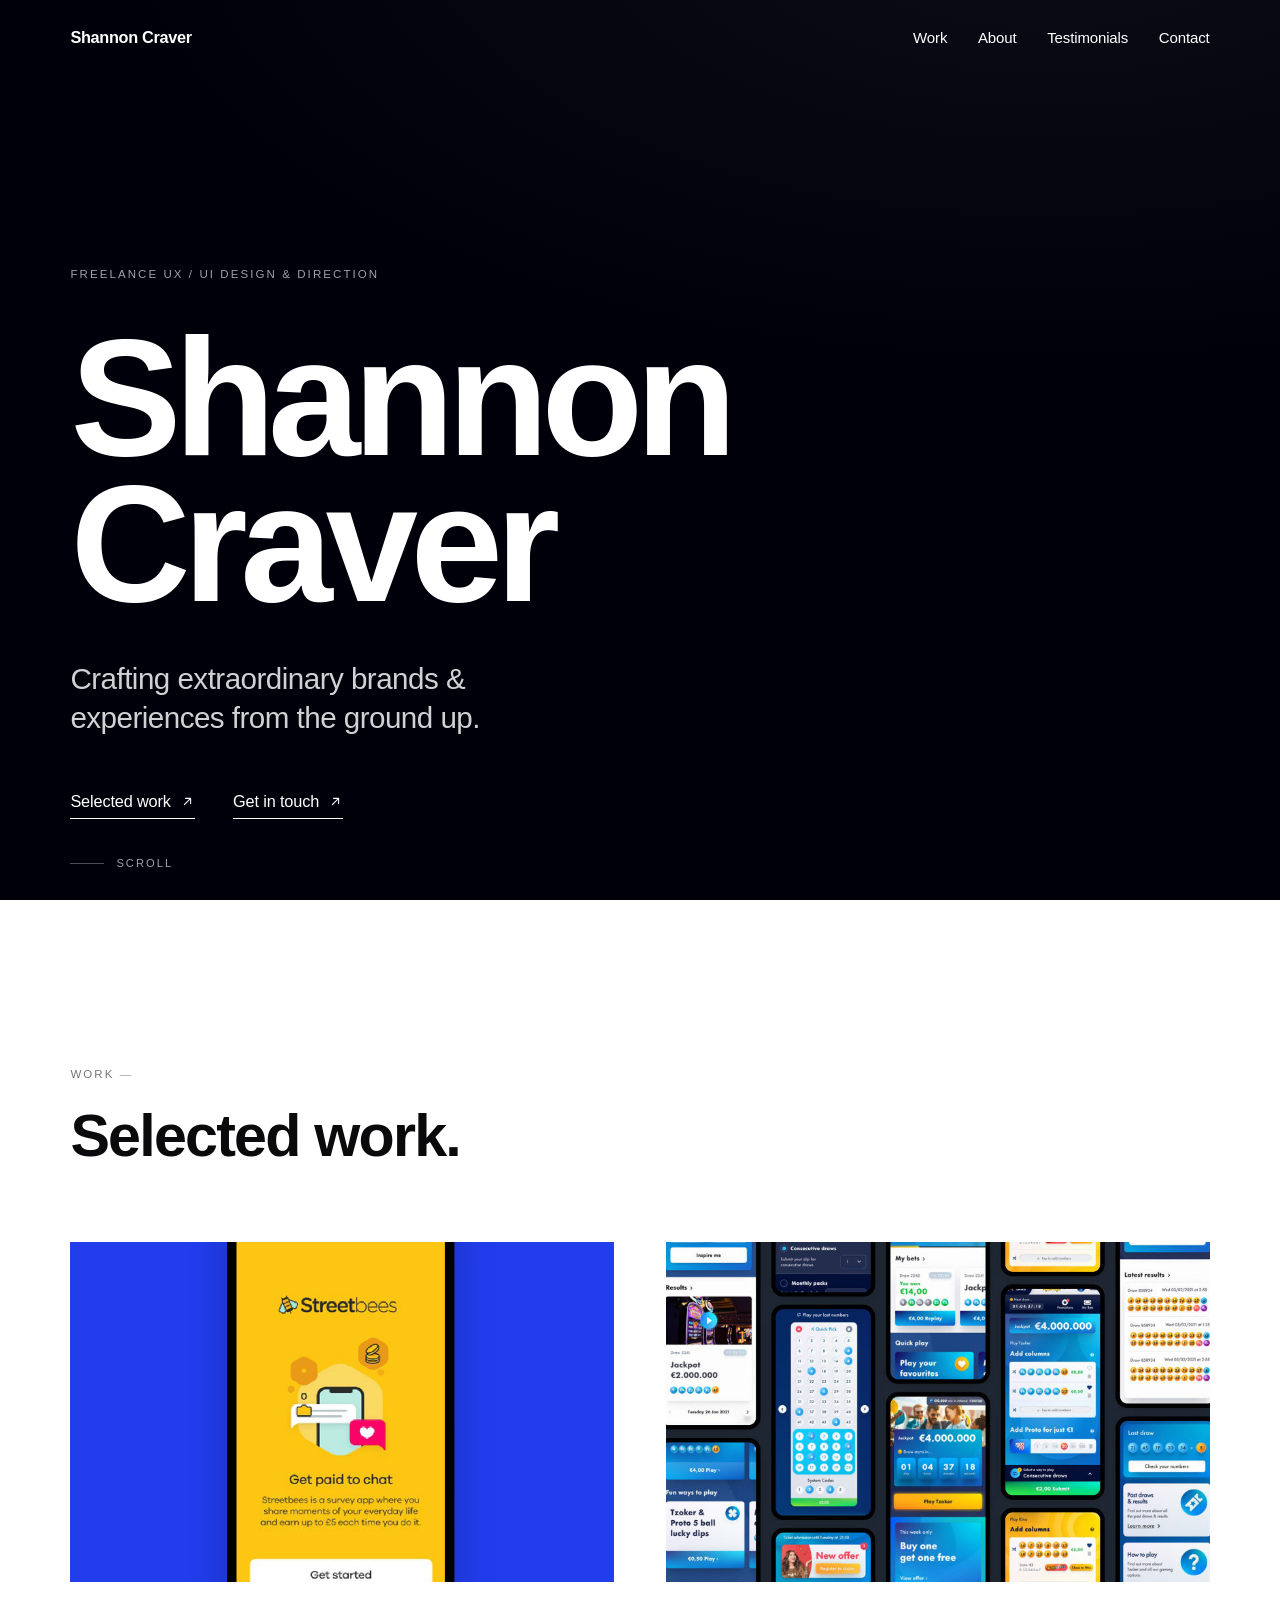
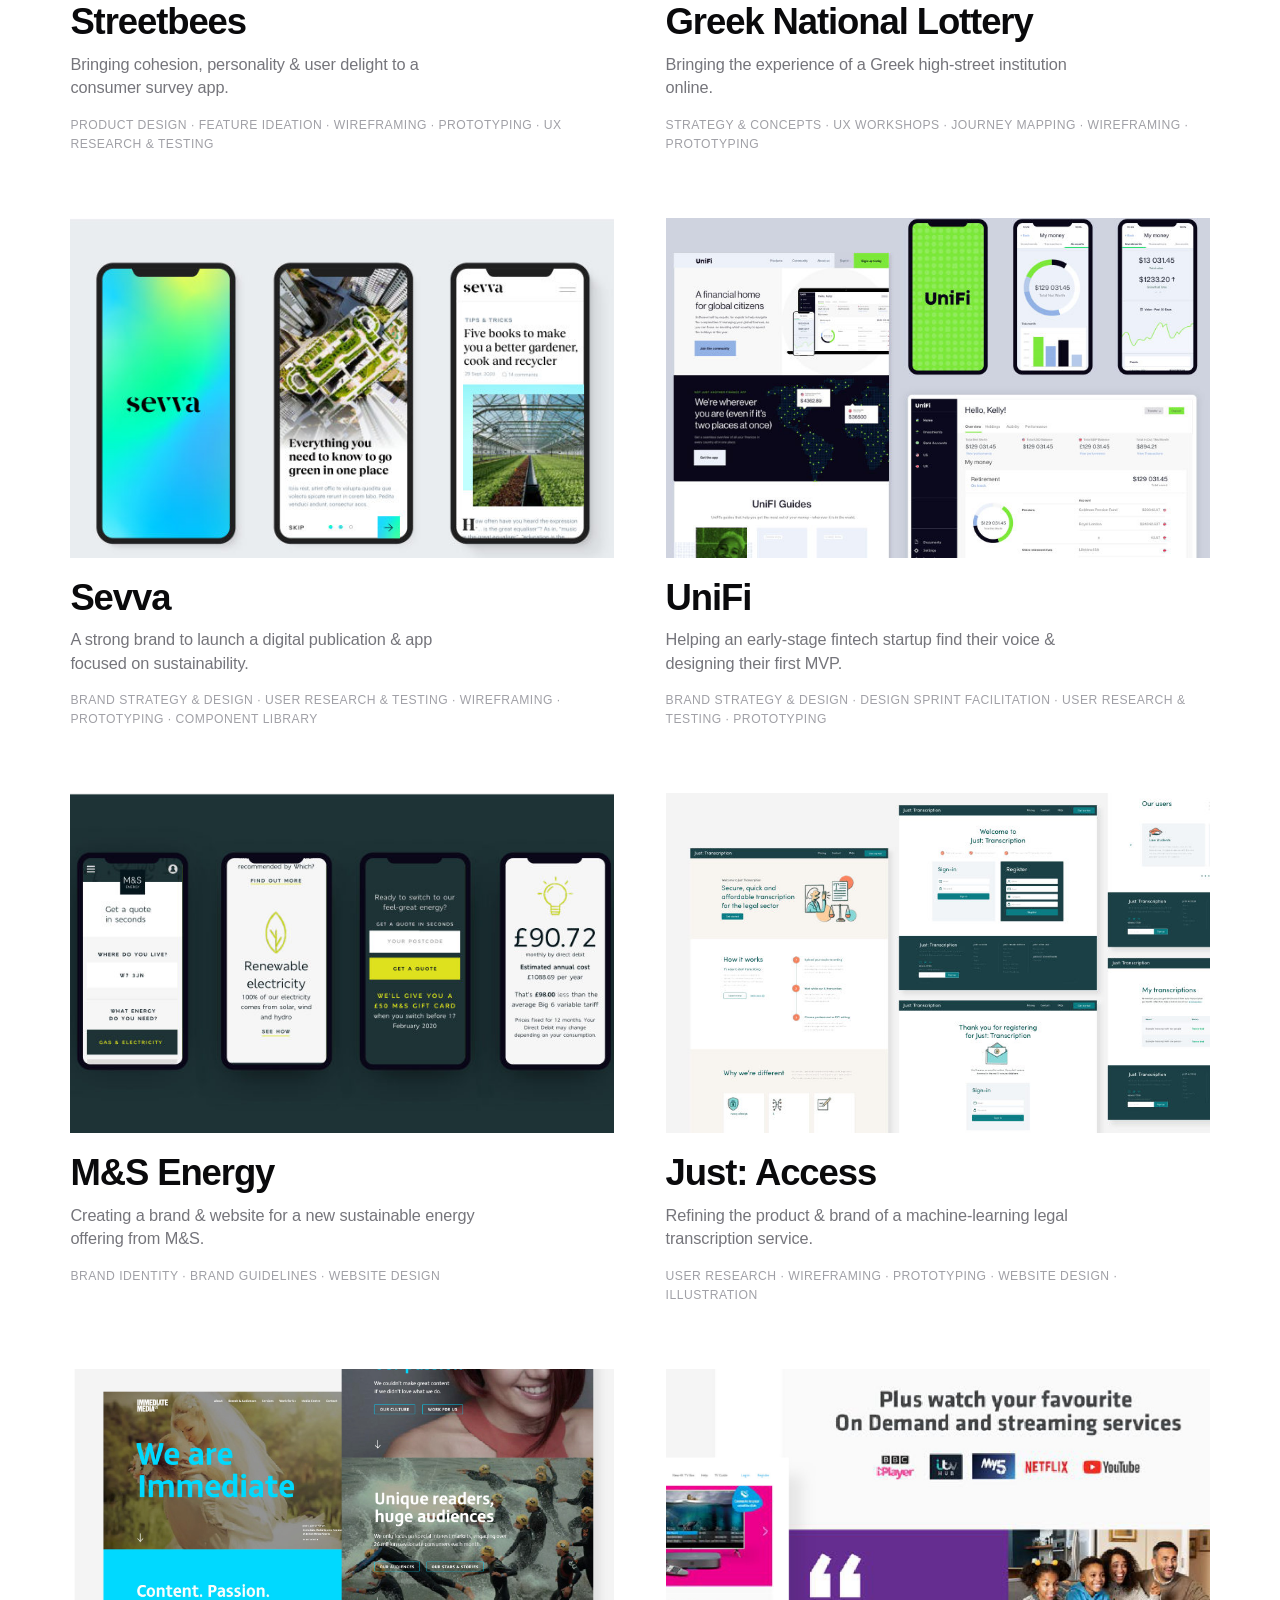
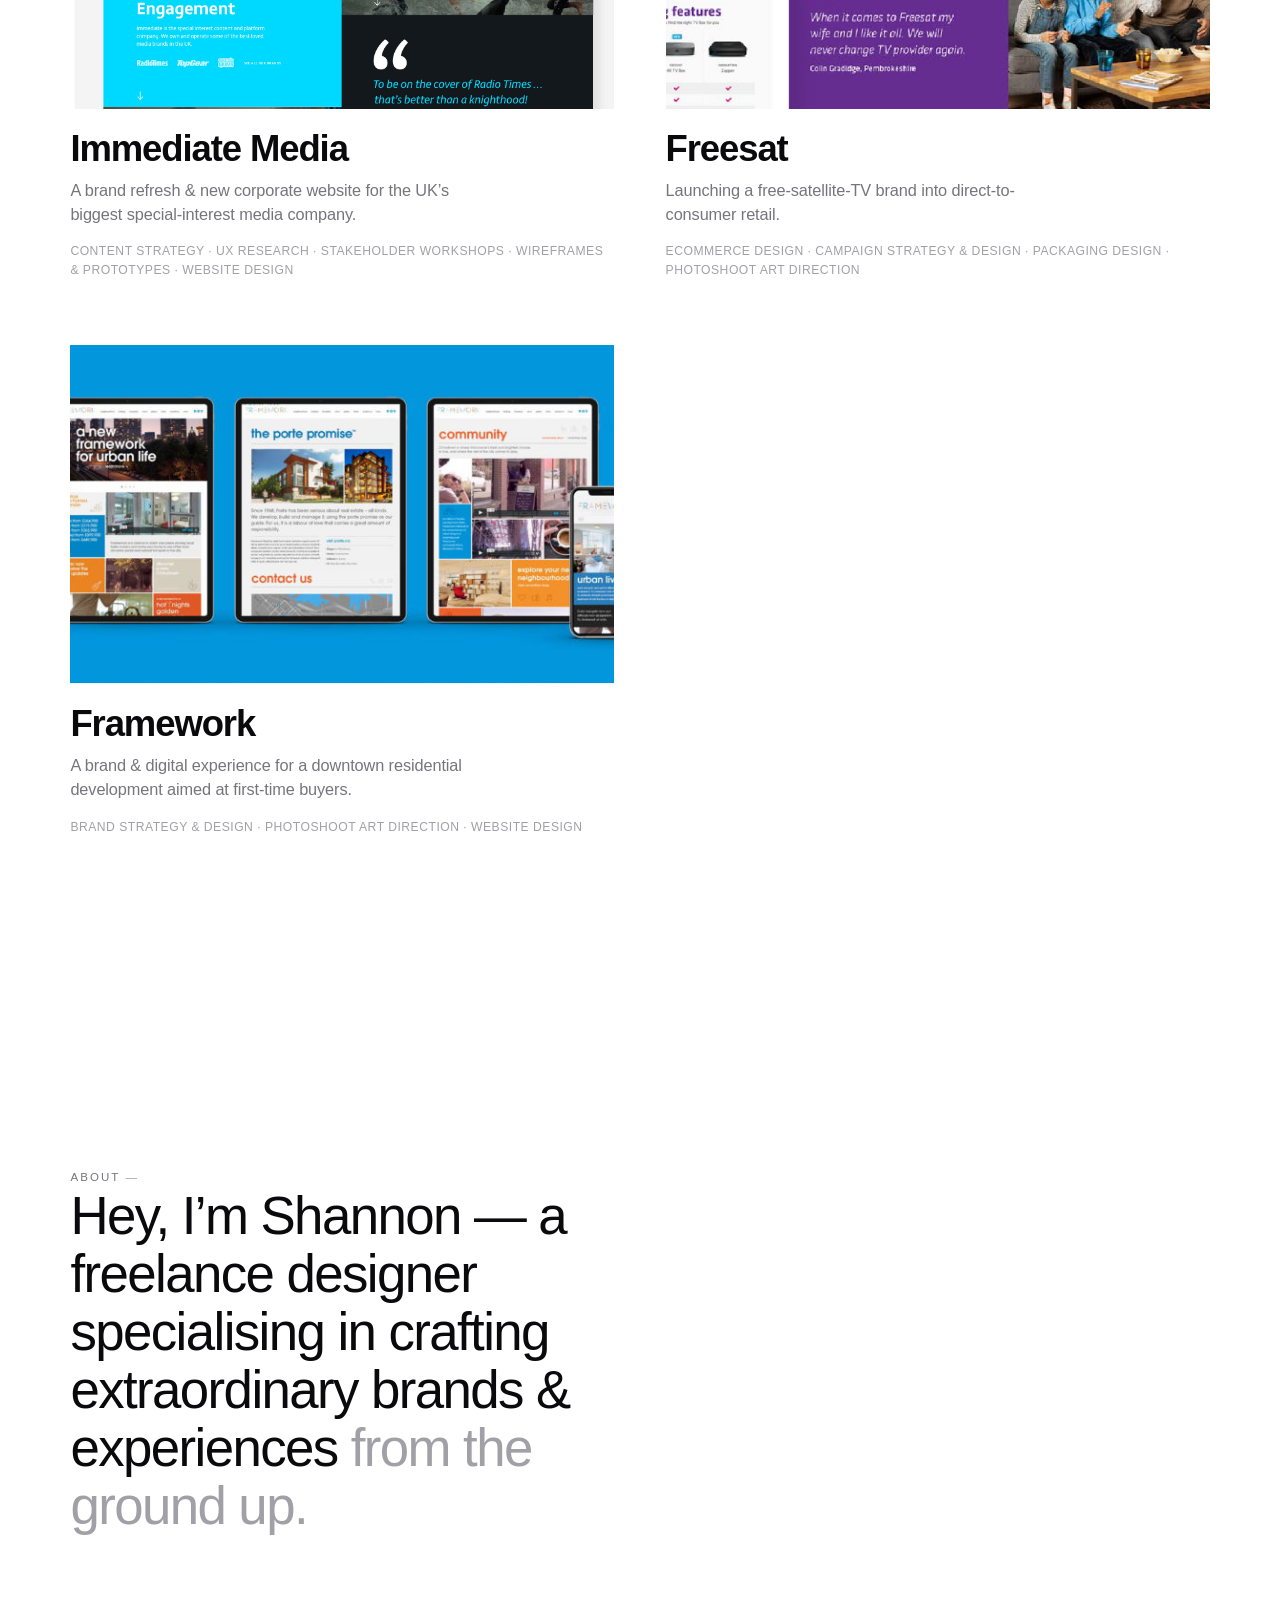
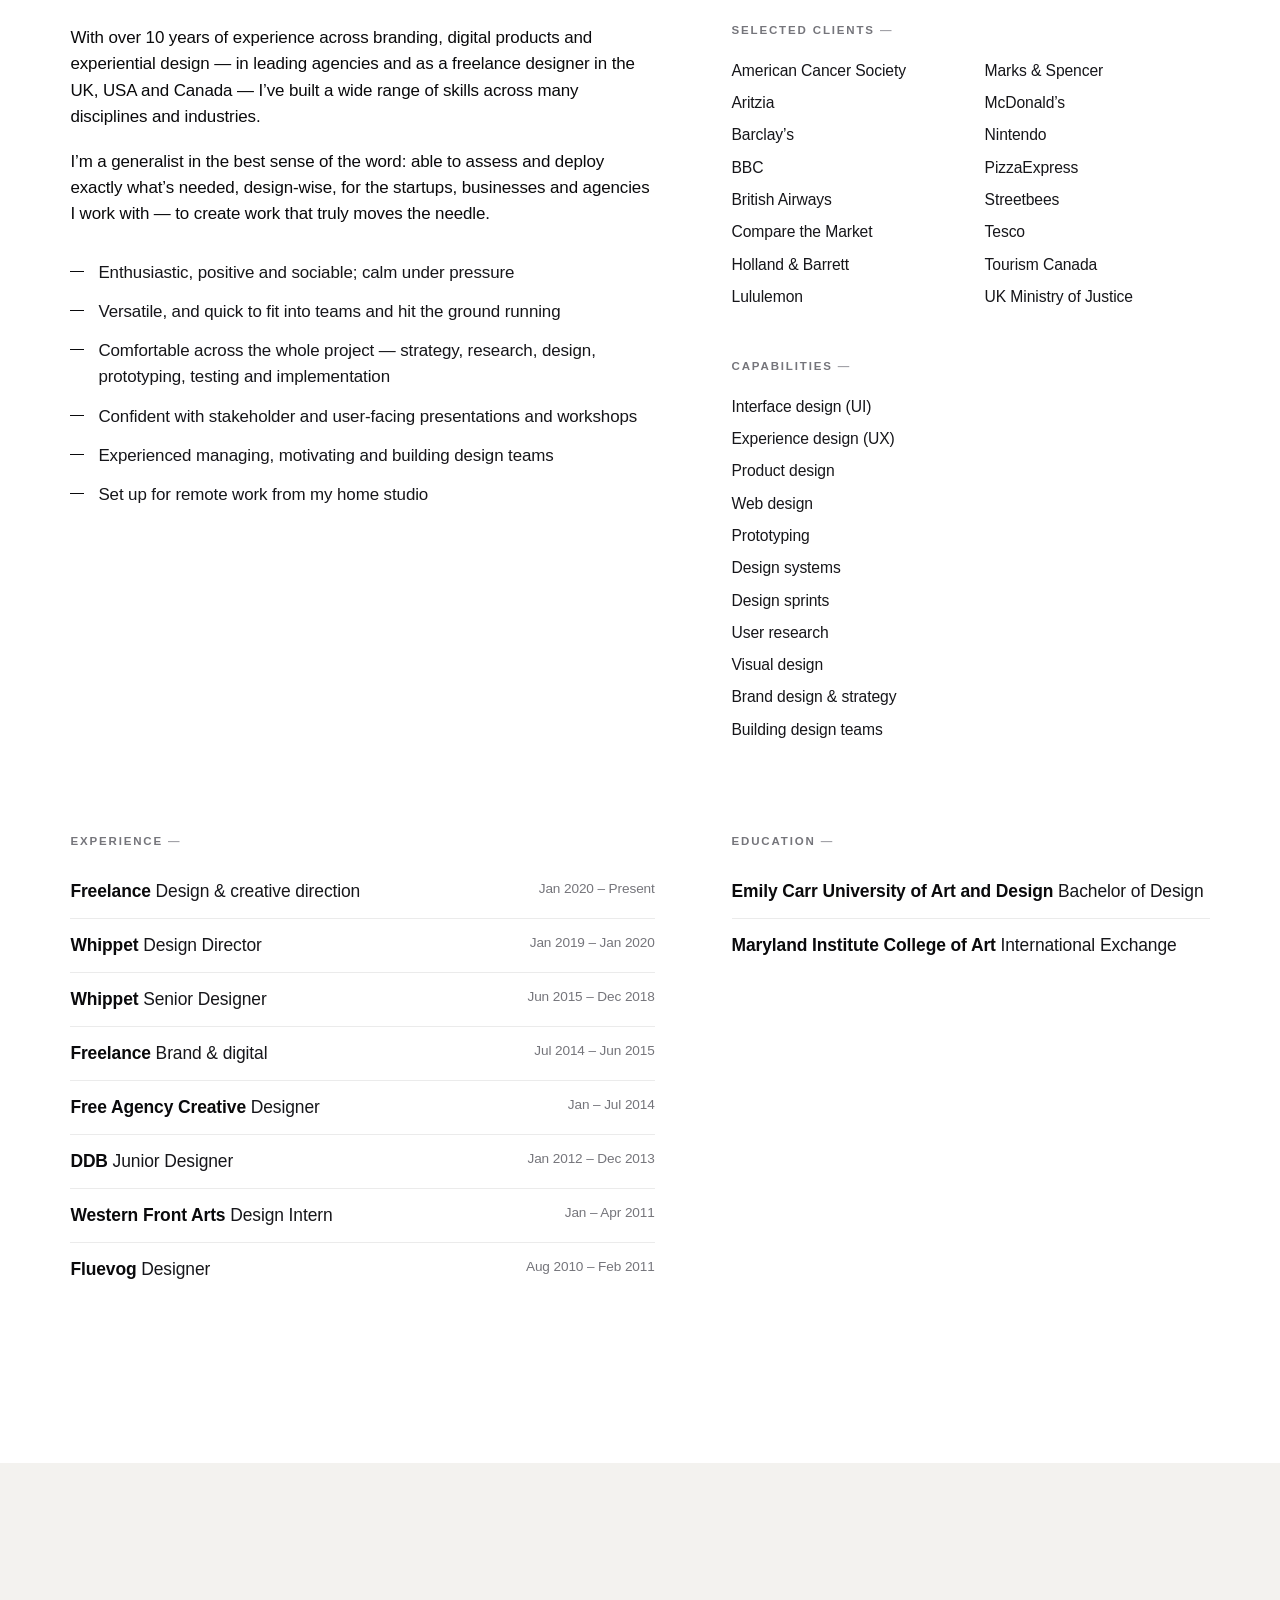
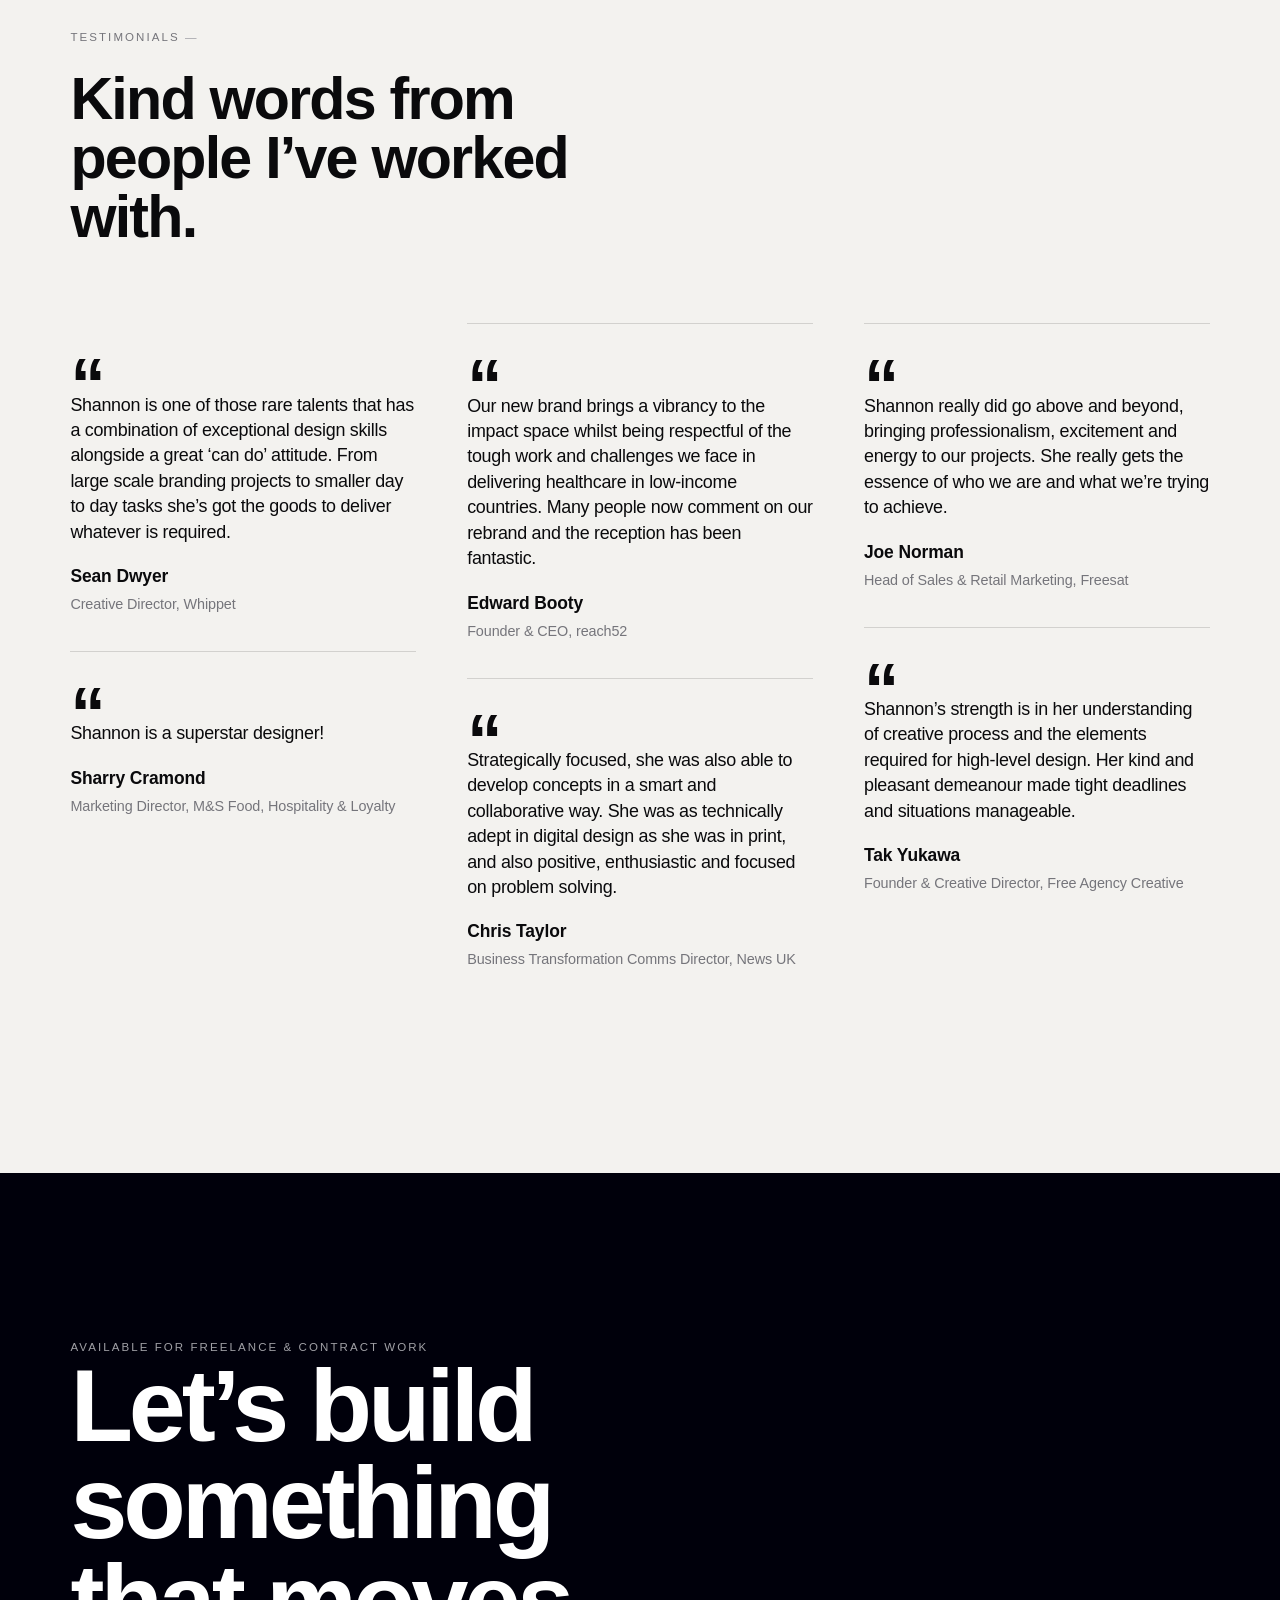
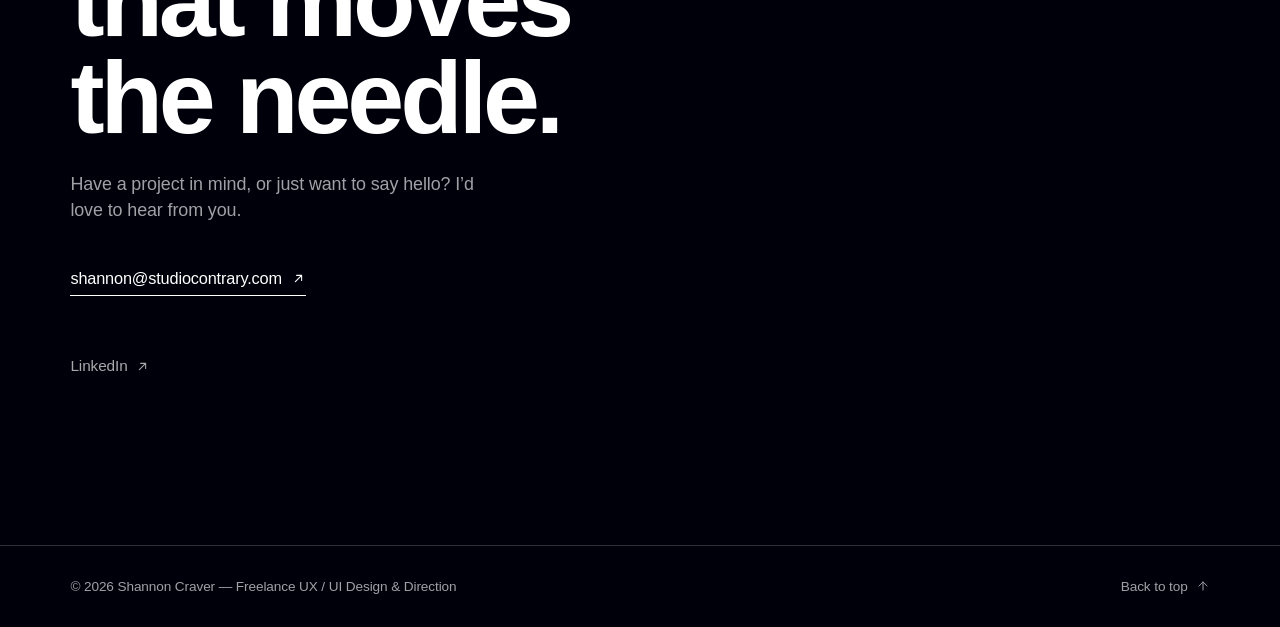
==== index.html @ 438d42d4 "Shannon Craver portfolio site Static portfolio generated from the 2023 credentials PDF.  🤖 Generated" ====
<!doctype html>
<html lang="en">
<head>
<meta charset="utf-8">
<meta name="viewport" content="width=device-width, initial-scale=1">
<title>Shannon Craver — UX / UI Designer &amp; Director</title>
<meta name="description" content="Freelance UX/UI designer and creative director. 10+ years crafting brands, digital products and experiences for startups, businesses and agencies across the UK, USA and Canada.">
<meta property="og:type" content="website">
<meta property="og:title" content="Shannon Craver — UX / UI Designer &amp; Director">
<meta property="og:description" content="Freelance UX/UI designer and creative director. 10+ years crafting brands, digital products and experiences for startups, businesses and agencies across the UK, USA and Canada.">
<meta property="og:image" content="assets/spreads/full/p22.jpg">
<meta name="twitter:card" content="summary_large_image">
<link rel="icon" href="assets/favicon.svg" type="image/svg+xml">
<link rel="stylesheet" href="assets/css/style.css">
</head>
<body>
<header class="site-header" id="top">
  <div class="wrap">
    <a class="brand" href="#top">Shannon Craver</a>
    <nav class="nav" aria-label="Primary">
      <a href="#work">Work</a>
      <a href="#about">About</a>
      <a href="#testimonials">Testimonials</a>
      <a href="#contact">Contact</a>
    </nav>
    <button class="menu-toggle" aria-label="Menu" aria-expanded="false">
      <span></span><span></span><span></span>
    </button>
  </div>
</header>
<main>
<section class="hero" data-hero>
  <div class="wrap">
    <p class="eyebrow on-dark">Freelance UX / UI Design & Direction</p>
    <h1>Shannon<br>Craver</h1>
    <p class="lede">Crafting extraordinary brands & experiences from the ground up.</p>
    <div class="cta-row">
      <a class="link-arrow" href="#work">Selected work <svg class="arrow" width="15" height="15" viewBox="0 0 24 24" fill="none" stroke="currentColor" stroke-width="1.7" stroke-linecap="round" stroke-linejoin="round"><path d="M7 17L17 7M9 7h8v8"/></svg></a>
      <a class="link-arrow" href="#contact">Get in touch <svg class="arrow" width="15" height="15" viewBox="0 0 24 24" fill="none" stroke="currentColor" stroke-width="1.7" stroke-linecap="round" stroke-linejoin="round"><path d="M7 17L17 7M9 7h8v8"/></svg></a>
    </div>
  </div>
  <div class="scroll-cue"><span class="bar"></span> Scroll</div>
</section>
<section class="section" id="work">
  <div class="wrap">
    <div class="sec-head reveal">
      <p class="eyebrow">Work</p>
      <h2>Selected work.</h2>
    </div>
    <div class="work-grid">
      <a class="card reveal" href="projects/streetbees.html" aria-label="Streetbees case study">
    <div class="card-img">
      <img src="assets/cards/streetbees.jpg" alt="Streetbees — preview" width="800" height="500" loading="lazy">
    </div>
    <div class="card-body">
      <div class="card-title"><h3>Streetbees</h3><svg class="arrow" width="15" height="15" viewBox="0 0 24 24" fill="none" stroke="currentColor" stroke-width="1.7" stroke-linecap="round" stroke-linejoin="round"><path d="M7 17L17 7M9 7h8v8"/></svg></div>
      <p class="card-desc">Bringing cohesion, personality &amp; user delight to a consumer survey app.</p>
      <p class="card-tags">Product design &middot; Feature ideation &middot; Wireframing &middot; Prototyping &middot; UX research &amp; testing</p>
    </div>
  </a><a class="card reveal" href="projects/greek-national-lottery.html" aria-label="Greek National Lottery case study">
    <div class="card-img">
      <img src="assets/spreads/thumb/p12.jpg" alt="Greek National Lottery — preview" width="800" height="500" loading="lazy">
    </div>
    <div class="card-body">
      <div class="card-title"><h3>Greek National Lottery</h3><svg class="arrow" width="15" height="15" viewBox="0 0 24 24" fill="none" stroke="currentColor" stroke-width="1.7" stroke-linecap="round" stroke-linejoin="round"><path d="M7 17L17 7M9 7h8v8"/></svg></div>
      <p class="card-desc">Bringing the experience of a Greek high-street institution online.</p>
      <p class="card-tags">Strategy &amp; concepts &middot; UX workshops &middot; Journey mapping &middot; Wireframing &middot; Prototyping</p>
    </div>
  </a><a class="card reveal" href="projects/sevva.html" aria-label="Sevva case study">
    <div class="card-img">
      <img src="assets/spreads/thumb/p16.jpg" alt="Sevva — preview" width="800" height="500" loading="lazy">
    </div>
    <div class="card-body">
      <div class="card-title"><h3>Sevva</h3><svg class="arrow" width="15" height="15" viewBox="0 0 24 24" fill="none" stroke="currentColor" stroke-width="1.7" stroke-linecap="round" stroke-linejoin="round"><path d="M7 17L17 7M9 7h8v8"/></svg></div>
      <p class="card-desc">A strong brand to launch a digital publication &amp; app focused on sustainability.</p>
      <p class="card-tags">Brand strategy &amp; design &middot; User research &amp; testing &middot; Wireframing &middot; Prototyping &middot; Component library</p>
    </div>
  </a><a class="card reveal" href="projects/unifi.html" aria-label="UniFi case study">
    <div class="card-img">
      <img src="assets/spreads/thumb/p22.jpg" alt="UniFi — preview" width="800" height="500" loading="lazy">
    </div>
    <div class="card-body">
      <div class="card-title"><h3>UniFi</h3><svg class="arrow" width="15" height="15" viewBox="0 0 24 24" fill="none" stroke="currentColor" stroke-width="1.7" stroke-linecap="round" stroke-linejoin="round"><path d="M7 17L17 7M9 7h8v8"/></svg></div>
      <p class="card-desc">Helping an early-stage fintech startup find their voice &amp; designing their first MVP.</p>
      <p class="card-tags">Brand strategy &amp; design &middot; Design sprint facilitation &middot; User research &amp; testing &middot; Prototyping</p>
    </div>
  </a><a class="card reveal" href="projects/ms-energy.html" aria-label="M&S Energy case study">
    <div class="card-img">
      <img src="assets/spreads/thumb/p27.jpg" alt="M&amp;S Energy — preview" width="800" height="500" loading="lazy">
    </div>
    <div class="card-body">
      <div class="card-title"><h3>M&amp;S Energy</h3><svg class="arrow" width="15" height="15" viewBox="0 0 24 24" fill="none" stroke="currentColor" stroke-width="1.7" stroke-linecap="round" stroke-linejoin="round"><path d="M7 17L17 7M9 7h8v8"/></svg></div>
      <p class="card-desc">Creating a brand &amp; website for a new sustainable energy offering from M&amp;S.</p>
      <p class="card-tags">Brand identity &middot; Brand guidelines &middot; Website design</p>
    </div>
  </a><a class="card reveal" href="projects/just-access.html" aria-label="Just: Access case study">
    <div class="card-img">
      <img src="assets/spreads/thumb/p34.jpg" alt="Just: Access — preview" width="800" height="500" loading="lazy">
    </div>
    <div class="card-body">
      <div class="card-title"><h3>Just: Access</h3><svg class="arrow" width="15" height="15" viewBox="0 0 24 24" fill="none" stroke="currentColor" stroke-width="1.7" stroke-linecap="round" stroke-linejoin="round"><path d="M7 17L17 7M9 7h8v8"/></svg></div>
      <p class="card-desc">Refining the product &amp; brand of a machine-learning legal transcription service.</p>
      <p class="card-tags">User research &middot; Wireframing &middot; Prototyping &middot; Website design &middot; Illustration</p>
    </div>
  </a><a class="card reveal" href="projects/immediate-media.html" aria-label="Immediate Media case study">
    <div class="card-img">
      <img src="assets/cards/immediate-media.jpg" alt="Immediate Media — preview" width="800" height="500" loading="lazy">
    </div>
    <div class="card-body">
      <div class="card-title"><h3>Immediate Media</h3><svg class="arrow" width="15" height="15" viewBox="0 0 24 24" fill="none" stroke="currentColor" stroke-width="1.7" stroke-linecap="round" stroke-linejoin="round"><path d="M7 17L17 7M9 7h8v8"/></svg></div>
      <p class="card-desc">A brand refresh &amp; new corporate website for the UK’s biggest special-interest media company.</p>
      <p class="card-tags">Content strategy &middot; UX research &middot; Stakeholder workshops &middot; Wireframes &amp; prototypes &middot; Website design</p>
    </div>
  </a><a class="card reveal" href="projects/freesat.html" aria-label="Freesat case study">
    <div class="card-img">
      <img src="assets/cards/freesat.jpg" alt="Freesat — preview" width="800" height="500" loading="lazy">
    </div>
    <div class="card-body">
      <div class="card-title"><h3>Freesat</h3><svg class="arrow" width="15" height="15" viewBox="0 0 24 24" fill="none" stroke="currentColor" stroke-width="1.7" stroke-linecap="round" stroke-linejoin="round"><path d="M7 17L17 7M9 7h8v8"/></svg></div>
      <p class="card-desc">Launching a free-satellite-TV brand into direct-to-consumer retail.</p>
      <p class="card-tags">Ecommerce design &middot; Campaign strategy &amp; design &middot; Packaging design &middot; Photoshoot art direction</p>
    </div>
  </a><a class="card reveal" href="projects/framework.html" aria-label="Framework case study">
    <div class="card-img">
      <img src="assets/spreads/thumb/p36.jpg" alt="Framework — preview" width="800" height="500" loading="lazy">
    </div>
    <div class="card-body">
      <div class="card-title"><h3>Framework</h3><svg class="arrow" width="15" height="15" viewBox="0 0 24 24" fill="none" stroke="currentColor" stroke-width="1.7" stroke-linecap="round" stroke-linejoin="round"><path d="M7 17L17 7M9 7h8v8"/></svg></div>
      <p class="card-desc">A brand &amp; digital experience for a downtown residential development aimed at first-time buyers.</p>
      <p class="card-tags">Brand strategy &amp; design &middot; Photoshoot art direction &middot; Website design</p>
    </div>
  </a>
    </div>
  </div>
</section>
<section class="about section" id="about">
  <div class="wrap">
    <p class="eyebrow dash reveal">About</p>
    <p class="intro reveal d1">Hey, I’m Shannon — a freelance designer specialising in crafting extraordinary brands &amp; experiences <em>from the ground up.</em></p>
    <div class="about-grid">
      <div class="about-bio reveal">
        <p>With over 10 years of experience across branding, digital products and experiential design — in leading agencies and as a freelance designer in the UK, USA and Canada — I’ve built a wide range of skills across many disciplines and industries.</p><p>I’m a generalist in the best sense of the word: able to assess and deploy exactly what’s needed, design-wise, for the startups, businesses and agencies I work with — to create work that truly moves the needle.</p>
        <ul class="with"><li>Enthusiastic, positive and sociable; calm under pressure</li><li>Versatile, and quick to fit into teams and hit the ground running</li><li>Comfortable across the whole project — strategy, research, design, prototyping, testing and implementation</li><li>Confident with stakeholder and user-facing presentations and workshops</li><li>Experienced managing, motivating and building design teams</li><li>Set up for remote work from my home studio</li></ul>
      </div>
      <div class="facts">
        <div class="fact reveal d1">
          <h4>Selected clients</h4>
          <ul><li>American Cancer Society</li><li>Aritzia</li><li>Barclay’s</li><li>BBC</li><li>British Airways</li><li>Compare the Market</li><li>Holland &amp; Barrett</li><li>Lululemon</li><li>Marks &amp; Spencer</li><li>McDonald’s</li><li>Nintendo</li><li>PizzaExpress</li><li>Streetbees</li><li>Tesco</li><li>Tourism Canada</li><li>UK Ministry of Justice</li></ul>
        </div>
        <div class="fact single reveal d2">
          <h4>Capabilities</h4>
          <ul><li>Interface design (UI)</li><li>Experience design (UX)</li><li>Product design</li><li>Web design</li><li>Prototyping</li><li>Design systems</li><li>Design sprints</li><li>User research</li><li>Visual design</li><li>Brand design &amp; strategy</li><li>Building design teams</li></ul>
        </div>
      </div>
    </div>
    <div class="about-grid">
      <div class="fact single reveal">
        <h4>Experience</h4>
        <div class="cv-row"><span class="role"><b>Freelance</b> Design &amp; creative direction</span><span class="when">Jan 2020 – Present</span></div><div class="cv-row"><span class="role"><b>Whippet</b> Design Director</span><span class="when">Jan 2019 – Jan 2020</span></div><div class="cv-row"><span class="role"><b>Whippet</b> Senior Designer</span><span class="when">Jun 2015 – Dec 2018</span></div><div class="cv-row"><span class="role"><b>Freelance</b> Brand &amp; digital</span><span class="when">Jul 2014 – Jun 2015</span></div><div class="cv-row"><span class="role"><b>Free Agency Creative</b> Designer</span><span class="when">Jan – Jul 2014</span></div><div class="cv-row"><span class="role"><b>DDB</b> Junior Designer</span><span class="when">Jan 2012 – Dec 2013</span></div><div class="cv-row"><span class="role"><b>Western Front Arts</b> Design Intern</span><span class="when">Jan – Apr 2011</span></div><div class="cv-row"><span class="role"><b>Fluevog</b> Designer</span><span class="when">Aug 2010 – Feb 2011</span></div>
      </div>
      <div class="fact single reveal d1">
        <h4>Education</h4>
        <div class="cv-row"><span class="role"><b>Emily Carr University of Art and Design</b> Bachelor of Design</span></div><div class="cv-row"><span class="role"><b>Maryland Institute College of Art</b> International Exchange</span></div>
      </div>
    </div>
  </div>
</section>
<section class="quotes section" id="testimonials">
  <div class="wrap">
    <div class="sec-head reveal">
      <p class="eyebrow">Testimonials</p>
      <h2>Kind words from people I’ve worked with.</h2>
    </div>
    <div class="quote-grid"><figure class="quote reveal">
      <div class="mark" aria-hidden="true">“</div>
      <blockquote>Shannon is one of those rare talents that has a combination of exceptional design skills alongside a great ‘can do’ attitude. From large scale branding projects to smaller day to day tasks she’s got the goods to deliver whatever is required.</blockquote>
      <figcaption class="who"><b>Sean Dwyer</b><span>Creative Director, Whippet</span></figcaption>
    </figure><figure class="quote reveal">
      <div class="mark" aria-hidden="true">“</div>
      <blockquote>Shannon is a superstar designer!</blockquote>
      <figcaption class="who"><b>Sharry Cramond</b><span>Marketing Director, M&amp;S Food, Hospitality &amp; Loyalty</span></figcaption>
    </figure><figure class="quote reveal">
      <div class="mark" aria-hidden="true">“</div>
      <blockquote>Our new brand brings a vibrancy to the impact space whilst being respectful of the tough work and challenges we face in delivering healthcare in low-income countries. Many people now comment on our rebrand and the reception has been fantastic.</blockquote>
      <figcaption class="who"><b>Edward Booty</b><span>Founder &amp; CEO, reach52</span></figcaption>
    </figure><figure class="quote reveal">
      <div class="mark" aria-hidden="true">“</div>
      <blockquote>Strategically focused, she was also able to develop concepts in a smart and collaborative way. She was as technically adept in digital design as she was in print, and also positive, enthusiastic and focused on problem solving.</blockquote>
      <figcaption class="who"><b>Chris Taylor</b><span>Business Transformation Comms Director, News UK</span></figcaption>
    </figure><figure class="quote reveal">
      <div class="mark" aria-hidden="true">“</div>
      <blockquote>Shannon really did go above and beyond, bringing professionalism, excitement and energy to our projects. She really gets the essence of who we are and what we’re trying to achieve.</blockquote>
      <figcaption class="who"><b>Joe Norman</b><span>Head of Sales &amp; Retail Marketing, Freesat</span></figcaption>
    </figure><figure class="quote reveal">
      <div class="mark" aria-hidden="true">“</div>
      <blockquote>Shannon’s strength is in her understanding of creative process and the elements required for high-level design. Her kind and pleasant demeanour made tight deadlines and situations manageable.</blockquote>
      <figcaption class="who"><b>Tak Yukawa</b><span>Founder &amp; Creative Director, Free Agency Creative</span></figcaption>
    </figure></div>
  </div>
</section>
</main>
<section class="contact section" id="contact">
  <div class="wrap">
    <p class="eyebrow reveal" style="color:var(--muted-2)">Available for freelance &amp; contract work</p>
    <h2 class="big reveal d1">Let’s build<br>something<br><a href="mailto:shannon@studiocontrary.com">that moves<br>the needle.</a></h2>
    <p class="sub reveal d1">Have a project in mind, or just want to say hello? I’d love to hear from you.</p>
    <div class="cta-row reveal d2">
      <a class="link-arrow" href="mailto:shannon@studiocontrary.com">shannon@studiocontrary.com <svg class="arrow" width="15" height="15" viewBox="0 0 24 24" fill="none" stroke="currentColor" stroke-width="1.7" stroke-linecap="round" stroke-linejoin="round"><path d="M7 17L17 7M9 7h8v8"/></svg></a>
    </div>
    <div class="socials reveal d3"><a href="https://uk.linkedin.com/in/shannoncraver" target="_blank" rel="noopener">LinkedIn <svg class="arrow" width="15" height="15" viewBox="0 0 24 24" fill="none" stroke="currentColor" stroke-width="1.7" stroke-linecap="round" stroke-linejoin="round"><path d="M7 17L17 7M9 7h8v8"/></svg></a></div>
  </div>
</section>
<footer class="site-footer">
  <div class="wrap">
    <span>© <span data-year>2023</span> Shannon Craver — Freelance UX / UI Design & Direction</span>
    <a class="to-top" href="#top">Back to top
      <svg class="arrow" width="14" height="14" viewBox="0 0 24 24" fill="none" stroke="currentColor" stroke-width="1.7" stroke-linecap="round" stroke-linejoin="round"><path d="M12 19V5M5 12l7-7 7 7"/></svg>
    </a>
  </div>
</footer>
<script src="assets/js/main.js"></script>
</body>
</html>
---- assets/css/style.css ----
/* =========================================================================
   Shannon Craver — Portfolio
   Minimal, typographic, monochrome. No rounded corners, no card chrome —
   the work provides the colour, the type does the rest.
   ========================================================================= */

:root {
  --ink:        #0a0a0c;
  --ink-2:      #16161a;
  --paper:      #ffffff;
  --paper-2:    #f3f2ef;   /* warm light grey for image fields */
  --muted:      #75757b;
  --muted-2:    #a0a0a6;
  --line:       rgba(10,10,12,.14);
  --line-soft:  rgba(10,10,12,.08);
  --line-dark:  rgba(255,255,255,.18);

  --maxw:   1320px;
  --gutter: clamp(22px, 5.5vw, 80px);

  --sans: "Helvetica Neue", Helvetica, "Inter", system-ui, -apple-system,
          "Segoe UI", Arial, sans-serif;

  --header-h: 76px;
  --ease: cubic-bezier(.22,.61,.36,1);
}

/* ---------- reset ---------- */
*,*::before,*::after { box-sizing: border-box; }
* { margin: 0; }
html { -webkit-text-size-adjust: 100%; scroll-behavior: smooth; }
@media (prefers-reduced-motion: reduce) { html { scroll-behavior: auto; } }

body {
  font-family: var(--sans);
  background: var(--paper);
  color: var(--ink);
  line-height: 1.55;
  font-size: clamp(1rem, .97rem + .18vw, 1.09rem);
  -webkit-font-smoothing: antialiased;
  text-rendering: optimizeLegibility;
  font-feature-settings: "kern" 1, "liga" 1;
  letter-spacing: -.006em;
  overflow-x: hidden;
}

img { max-width: 100%; display: block; }
a { color: inherit; text-decoration: none; }
button { font: inherit; color: inherit; cursor: pointer; border: 0; background: none; }
::selection { background: var(--ink); color: var(--paper); }
:focus-visible { outline: 2px solid currentColor; outline-offset: 4px; }

/* ---------- type primitives ---------- */
.eyebrow {
  font-size: .72rem; letter-spacing: .18em; text-transform: uppercase;
  color: var(--muted); font-weight: 500;
}
.eyebrow.on-dark { color: var(--muted-2); }
.eyebrow.dash::after { content: " —"; color: var(--muted-2); }
h1,h2,h3,h4 { font-weight: 600; letter-spacing: -.03em; line-height: 1; }

/* ---------- layout ---------- */
.wrap { width: 100%; max-width: var(--maxw); margin-inline: auto; padding-inline: var(--gutter); }
.section { padding-block: clamp(84px, 13vw, 184px); }
.rule { border: 0; border-top: 1px solid var(--line); }

/* section label + heading, echoing the PDF "LABEL —" motif */
.sec-head { margin-bottom: clamp(40px, 6vw, 80px); }
.sec-head .eyebrow { display: block; margin-bottom: 22px; }
.sec-head .eyebrow::after { content: " —"; color: var(--muted-2); }
.sec-head h2 { font-size: clamp(2rem, 1rem + 4vw, 3.7rem); max-width: 16ch; }
.sec-head .sub { color: var(--muted); margin-top: 16px; font-size: 1.05rem; }

/* ---------- header ---------- */
.site-header {
  position: fixed; inset: 0 0 auto 0; z-index: 60; height: var(--header-h);
  display: flex; align-items: center;
  transition: background .45s var(--ease), border-color .45s var(--ease);
  border-bottom: 1px solid transparent;
}
.site-header .wrap { display: flex; align-items: center; justify-content: space-between; gap: 24px; }
.brand { font-weight: 600; letter-spacing: -.02em; font-size: 1.02rem; white-space: nowrap; }
.nav { display: flex; align-items: center; gap: clamp(22px, 2.4vw, 40px); }
.nav a { font-size: .94rem; color: var(--ink); position: relative; padding-block: 3px; letter-spacing: -.01em; }
.nav a::after {
  content:""; position:absolute; left:0; bottom:0; height:1px; width:100%;
  background: currentColor; transform: scaleX(0); transform-origin: left;
  transition: transform .4s var(--ease);
}
.nav a:hover::after, .nav a:focus-visible::after { transform: scaleX(1); }

.site-header.over-hero { color: var(--paper); }
.site-header.over-hero .brand, .site-header.over-hero .nav a { color: var(--paper); }
.site-header.over-hero .menu-toggle span { background: var(--paper); }
.site-header.scrolled {
  background: rgba(255,255,255,.86);
  backdrop-filter: saturate(180%) blur(16px);
  -webkit-backdrop-filter: saturate(180%) blur(16px);
  border-bottom-color: var(--line-soft);
}
.site-header.scrolled .brand, .site-header.scrolled .nav a { color: var(--ink); }
.site-header.scrolled .menu-toggle span { background: var(--ink); }

.menu-toggle { display: none; width: 28px; height: 16px; position: relative; }
.menu-toggle span {
  position: absolute; left: 0; height: 1.5px; width: 100%; background: var(--ink);
  transition: transform .4s var(--ease), opacity .25s, top .4s var(--ease);
}
.menu-toggle span:nth-child(1){ top: 0; }
.menu-toggle span:nth-child(2){ top: 7px; }
.menu-toggle span:nth-child(3){ top: 14px; }
body.menu-open .menu-toggle span:nth-child(1){ top: 7px; transform: rotate(45deg); }
body.menu-open .menu-toggle span:nth-child(2){ opacity: 0; }
body.menu-open .menu-toggle span:nth-child(3){ top: 7px; transform: rotate(-45deg); }

/* ---------- CTAs (squared, never pills) ---------- */
.link-arrow {
  display: inline-flex; align-items: center; gap: .55em;
  font-size: 1.02rem; font-weight: 500; letter-spacing: -.01em;
  padding-bottom: 4px; border-bottom: 1px solid currentColor;
  transition: opacity .3s var(--ease);
}
.link-arrow .arrow { transition: transform .35s var(--ease); }
.link-arrow:hover .arrow { transform: translate(3px,-3px); }
.link-arrow:hover { opacity: .62; }
.cta-row { display: flex; flex-wrap: wrap; gap: clamp(20px, 3vw, 40px); }

/* ---------- hero ---------- */
.hero {
  background: #00000b; color: var(--paper);
  min-height: 100svh; display: flex; align-items: flex-end;
  position: relative; overflow: hidden;
  padding-block: calc(var(--header-h) + 40px) clamp(46px, 9vh, 104px);
}
.hero::after {
  content:""; position:absolute; inset:0; pointer-events:none;
  background: radial-gradient(130% 90% at 82% -10%, rgba(255,255,255,.05), transparent 58%);
}
.hero .wrap { position: relative; z-index: 2; width: 100%; }
.hero .eyebrow { margin-bottom: clamp(22px, 4vw, 40px); }
.hero h1 {
  font-size: clamp(3.2rem, 13vw, 11rem); font-weight: 600;
  letter-spacing: -.045em; line-height: .88;
}
.hero .lede {
  margin-top: clamp(24px, 3.4vw, 42px);
  font-size: clamp(1.15rem, 1rem + 1.1vw, 1.85rem);
  font-weight: 400; max-width: 26ch; color: rgba(255,255,255,.82); letter-spacing: -.018em;
  line-height: 1.32;
}
.hero .cta-row { margin-top: clamp(30px, 4.5vw, 52px); }
.scroll-cue {
  position: absolute; left: var(--gutter); bottom: 28px; z-index: 2;
  font-size: .7rem; letter-spacing: .18em; text-transform: uppercase; color: var(--muted-2);
  display: flex; align-items: center; gap: 12px;
}
.scroll-cue .bar { width: 34px; height: 1px; background: rgba(255,255,255,.3); position: relative; overflow: hidden; }
.scroll-cue .bar::after { content:""; position:absolute; inset:0; background:#fff; transform: translateX(-100%); animation: slide 2.6s var(--ease) infinite; }
@keyframes slide { 0%{transform:translateX(-100%)} 55%{transform:translateX(100%)} 100%{transform:translateX(100%)} }

/* ---------- work grid ---------- */
.work-grid { display: grid; grid-template-columns: repeat(2, 1fr); gap: clamp(40px,5vw,96px) clamp(28px,4vw,64px); }
.card { display: block; }
.card-img { overflow: hidden; aspect-ratio: 16/10; background: var(--paper-2); }
.card-img img {
  width: 100%; height: 100%; object-fit: cover; object-position: center;
  transition: transform .8s var(--ease), opacity .5s;
}
.card:hover .card-img img { transform: scale(1.04); }
.card-body { padding-top: 22px; }
.card-title { display: flex; align-items: baseline; gap: 14px; }
.card-title h3 { font-size: clamp(1.5rem, 1rem + 1.6vw, 2.3rem); }
.card-title .arrow { margin-left: auto; opacity: 0; transform: translate(-6px,6px); transition: opacity .4s var(--ease), transform .4s var(--ease); }
.card:hover .card-title .arrow { opacity: 1; transform: none; }
.card-desc { color: var(--muted); margin-top: 12px; max-width: 46ch; font-size: 1.02rem; line-height: 1.45; }
.card-tags { margin-top: 16px; color: var(--muted-2); font-size: .76rem; letter-spacing: .04em; text-transform: uppercase; }

/* ---------- about ---------- */
.about .intro { font-size: clamp(1.7rem, 1rem + 3vw, 3.3rem); font-weight: 500; letter-spacing: -.03em; line-height: 1.1; max-width: 19ch; }
.about .intro em { font-style: normal; color: var(--muted-2); }
.about-grid { display: grid; grid-template-columns: 1.1fr .9fr; gap: clamp(40px, 6vw, 100px); margin-top: clamp(52px, 7vw, 96px); }
.about-bio { font-size: 1.06rem; }
.about-bio p + p { margin-top: 1.1em; }
.about-bio .with { margin-top: 32px; list-style: none; padding: 0; display: grid; gap: 13px; }
.about-bio .with li { position: relative; padding-left: 28px; color: var(--ink-2); }
.about-bio .with li::before { content:""; position:absolute; left:0; top:.66em; width:14px; height:1px; background: var(--ink); }

.facts { display: grid; gap: clamp(34px, 4vw, 48px); align-content: start; }
.fact h4 { font-size: .72rem; letter-spacing: .16em; text-transform: uppercase; color: var(--muted); font-weight: 600; margin-bottom: 18px; }
.fact h4::after { content:" —"; color: var(--muted-2); }
.fact ul { list-style: none; padding: 0; columns: 2; column-gap: 28px; }
.fact.single ul { columns: 1; }
.fact li { padding: 4px 0; font-size: .98rem; break-inside: avoid; color: var(--ink-2); }
.cv-row { display: flex; justify-content: space-between; gap: 16px; padding: 13px 0; border-top: 1px solid var(--line-soft); }
.cv-row:first-of-type { border-top: 0; }
.cv-row .role { color: var(--ink-2); } .cv-row .role b { font-weight: 600; color: var(--ink); }
.cv-row .when { color: var(--muted); font-size: .85rem; white-space: nowrap; font-variant-numeric: tabular-nums; }

/* ---------- testimonials (no cards) ---------- */
.quotes { background: var(--paper-2); }
.quote-grid { columns: 3; column-gap: clamp(34px, 4vw, 64px); }
.quote { break-inside: avoid; padding: 26px 0 34px; border-top: 1px solid var(--line); margin-bottom: 0; }
.quote:first-child { border-top: 0; }
.quote .mark { font-size: 4.4rem; font-weight: 600; line-height: 1; color: var(--ink); height: .5em; margin-bottom: 8px; letter-spacing: -.02em; }
.quote blockquote { font-size: 1.12rem; letter-spacing: -.016em; line-height: 1.42; color: var(--ink); }
.quote .who { margin-top: 18px; }
.quote .who b { font-weight: 600; display: block; }
.quote .who span { color: var(--muted); font-size: .9rem; }

/* ---------- contact ---------- */
.contact { background: #00000b; color: var(--paper); }
.contact .big { font-size: clamp(2.6rem, 1rem + 7.5vw, 6.4rem); font-weight: 600; letter-spacing: -.04em; line-height: .95; }
.contact .big a { color: inherit; }
.contact .sub { color: var(--muted-2); margin-top: 26px; max-width: 44ch; font-size: 1.12rem; line-height: 1.45; }
.contact .cta-row { margin-top: 42px; }
.socials { margin-top: 58px; display: flex; flex-wrap: wrap; gap: clamp(22px,3vw,40px); }
.socials a { color: rgba(255,255,255,.66); font-size: .96rem; display:inline-flex; gap:7px; align-items:center; transition: color .3s; }
.socials a:hover { color: #fff; }
.socials a .arrow { transition: transform .3s var(--ease); }
.socials a:hover .arrow { transform: translate(2px,-2px); }

/* ---------- footer ---------- */
.site-footer { background: #00000b; color: var(--muted-2); border-top: 1px solid var(--line-dark); }
.site-footer .wrap { display: flex; justify-content: space-between; align-items: center; gap: 18px; flex-wrap: wrap; padding-block: 30px; font-size: .85rem; }
.site-footer a:hover { color: #fff; }
.to-top { display:inline-flex; align-items:center; gap:8px; }
.to-top .arrow { transition: transform .3s var(--ease); }
.to-top:hover .arrow { transform: translateY(-3px); }

/* =========================================================================
   PROJECT PAGE
   ========================================================================= */
.proj-hero { padding-top: calc(var(--header-h) + clamp(56px, 9vw, 128px)); padding-bottom: clamp(38px, 5vw, 64px); }
.proj-hero .eyebrow a { color: var(--muted); transition: color .3s; }
.proj-hero .eyebrow a:hover { color: var(--ink); }
.proj-hero h1 { font-size: clamp(2.8rem, 1rem + 8vw, 7rem); letter-spacing: -.045em; line-height: .92; margin-top: 22px; }
.proj-hero .tagline { font-size: clamp(1.2rem, 1rem + 1.1vw, 1.85rem); color: var(--muted); margin-top: 26px; max-width: 28ch; letter-spacing: -.018em; line-height: 1.3; }

.proj-meta { display: grid; grid-template-columns: repeat(12,1fr); gap: clamp(28px,4vw,56px); padding-block: clamp(40px,5vw,68px); border-top: 1px solid var(--line); border-bottom: 1px solid var(--line); }
.proj-meta .brief { grid-column: span 7; font-size: clamp(1.15rem,1rem + .7vw,1.5rem); letter-spacing: -.016em; line-height: 1.42; }
.proj-meta .side { grid-column: 9 / span 4; display: grid; gap: 30px; align-content: start; }
.proj-meta .side h4 { font-size: .72rem; letter-spacing: .16em; text-transform: uppercase; color: var(--muted); font-weight: 600; margin-bottom: 14px; }
.proj-meta .side h4::after { content:" —"; color: var(--muted-2); }
.proj-meta .side .role-list { list-style: none; padding: 0; display: grid; gap: 7px; }
.proj-meta .side .role-list li { font-size: 1rem; color: var(--ink-2); letter-spacing: -.01em; }
.proj-meta .side .ctx { font-size: 1rem; color: var(--ink-2); line-height: 1.4; }

/* spreads — bare images, no frame */
.spreads { background: var(--paper-2); }
.spread { margin-bottom: clamp(40px, 6vw, 88px); }
.spread:last-child { margin-bottom: 0; }
.spread figure { margin: 0; }
.spread button.frame { display: block; width: 100%; overflow: hidden; background: transparent; transition: opacity .4s var(--ease); }
.spread button.frame:hover { opacity: .92; }
.spread img { width: 100%; height: auto; }
.spread figcaption { margin-top: 16px; display: flex; align-items: center; gap: 14px; color: var(--muted); font-size: .82rem; letter-spacing: .04em; text-transform: uppercase; }
.spread figcaption .n { font-variant-numeric: tabular-nums; color: var(--muted-2); }
.spread figcaption .zoom { margin-left: auto; opacity: 0; transition: opacity .3s; letter-spacing: .08em; }
.spread:hover figcaption .zoom { opacity: 1; }

/* next project */
.next-proj { display: block; background: var(--paper); border-top: 1px solid var(--line); }
.next-proj .wrap { padding-block: clamp(48px, 7vw, 92px); }
.next-proj .label { color: var(--muted); font-size: .72rem; letter-spacing: .16em; text-transform: uppercase; }
.next-proj .label::after { content:" —"; color: var(--muted-2); }
.next-proj .row { display: flex; align-items: center; justify-content: space-between; gap: 24px; margin-top: 22px; }
.next-proj h3 { font-size: clamp(2.2rem, 1rem + 5.5vw, 5rem); letter-spacing: -.04em; transition: transform .45s var(--ease); display:flex; align-items:center; gap:.3em; }
.next-proj h3 .arrow { transition: transform .45s var(--ease); }
.next-proj:hover h3 { transform: translateX(12px); }
.next-proj:hover h3 .arrow { transform: translate(4px,-4px); }
.next-proj .np-thumb { width: clamp(140px, 24vw, 320px); aspect-ratio: 16/10; overflow: hidden; flex: none; background: var(--paper-2); }
.next-proj .np-thumb img { width: 100%; height: 100%; object-fit: cover; object-position: center; }

/* =========================================================================
   LIGHTBOX
   ========================================================================= */
.lb { position: fixed; inset: 0; z-index: 100; display: none; }
.lb.open { display: block; }
.lb-backdrop { position: absolute; inset: 0; background: rgba(5,5,8,.95); opacity: 0; transition: opacity .35s; }
.lb.open .lb-backdrop { opacity: 1; }
.lb-stage { position: absolute; inset: 0; display: grid; place-items: center; padding: clamp(16px, 4vw, 72px); }
.lb-img { max-width: 100%; max-height: 100%; transform: scale(.98); opacity: 0; transition: transform .4s var(--ease), opacity .3s; }
.lb.open .lb-img { transform: scale(1); opacity: 1; }
.lb-cap { position: absolute; left: 0; right: 0; bottom: 24px; text-align: center; color: rgba(255,255,255,.66); font-size: .8rem; letter-spacing: .08em; text-transform: uppercase; }
.lb-close { position: absolute; top: 22px; right: 24px; width: 44px; height: 44px; color: #fff; display: grid; place-items: center; transition: opacity .3s, transform .4s; opacity:.8; }
.lb-close:hover { opacity: 1; transform: rotate(90deg); }
.lb-nav { position: absolute; top: 50%; transform: translateY(-50%); width: 50px; height: 50px; color: #fff; display: grid; place-items: center; opacity:.7; transition: opacity .3s; }
.lb-nav:hover { opacity: 1; }
.lb-prev { left: clamp(8px,1.5vw,24px); } .lb-next { right: clamp(8px,1.5vw,24px); }
.lb-count { position: absolute; top: 26px; left: 26px; color: rgba(255,255,255,.6); font-size: .82rem; font-variant-numeric: tabular-nums; letter-spacing: .08em; }

/* =========================================================================
   REVEAL
   ========================================================================= */
.reveal { opacity: 0; transform: translateY(24px); transition: opacity .9s var(--ease), transform .9s var(--ease); }
.reveal.in-view { opacity: 1; transform: none; }
.reveal.d1 { transition-delay: .08s; } .reveal.d2 { transition-delay: .16s; } .reveal.d3 { transition-delay: .24s; }
@media (prefers-reduced-motion: reduce) {
  .reveal { opacity: 1 !important; transform: none !important; transition: none; }
  .scroll-cue .bar::after { animation: none; }
}

/* =========================================================================
   RESPONSIVE
   ========================================================================= */
@media (max-width: 900px) {
  .nav { position: fixed; inset: 0; flex-direction: column; justify-content: center; gap: 30px;
         background: #00000b; color: #fff; transform: translateY(-100%);
         opacity: 0; visibility: hidden; pointer-events: none;
         transition: transform .55s var(--ease), opacity .4s, visibility .4s; }
  body.menu-open .nav { transform: none; opacity: 1; visibility: visible; pointer-events: auto; }
  .nav a, .site-header.scrolled .nav a, .site-header.over-hero .nav a { color: #fff; font-size: 1.7rem; letter-spacing: -.02em; }
  .menu-toggle { display: block; z-index: 70; }
  .about-grid { grid-template-columns: 1fr; gap: clamp(40px,6vw,60px); }
  .proj-meta { grid-template-columns: 1fr; }
  .proj-meta .brief, .proj-meta .side { grid-column: auto; }
  .quote-grid { columns: 2; }
}
@media (max-width: 620px) {
  .work-grid { grid-template-columns: 1fr; gap: clamp(44px,9vw,60px); }
  .quote-grid { columns: 1; }
  .fact ul { columns: 1; }
  .next-proj .np-thumb { display: none; }
  .hero { min-height: 94svh; }
  .card-title .arrow { display: none; }
}
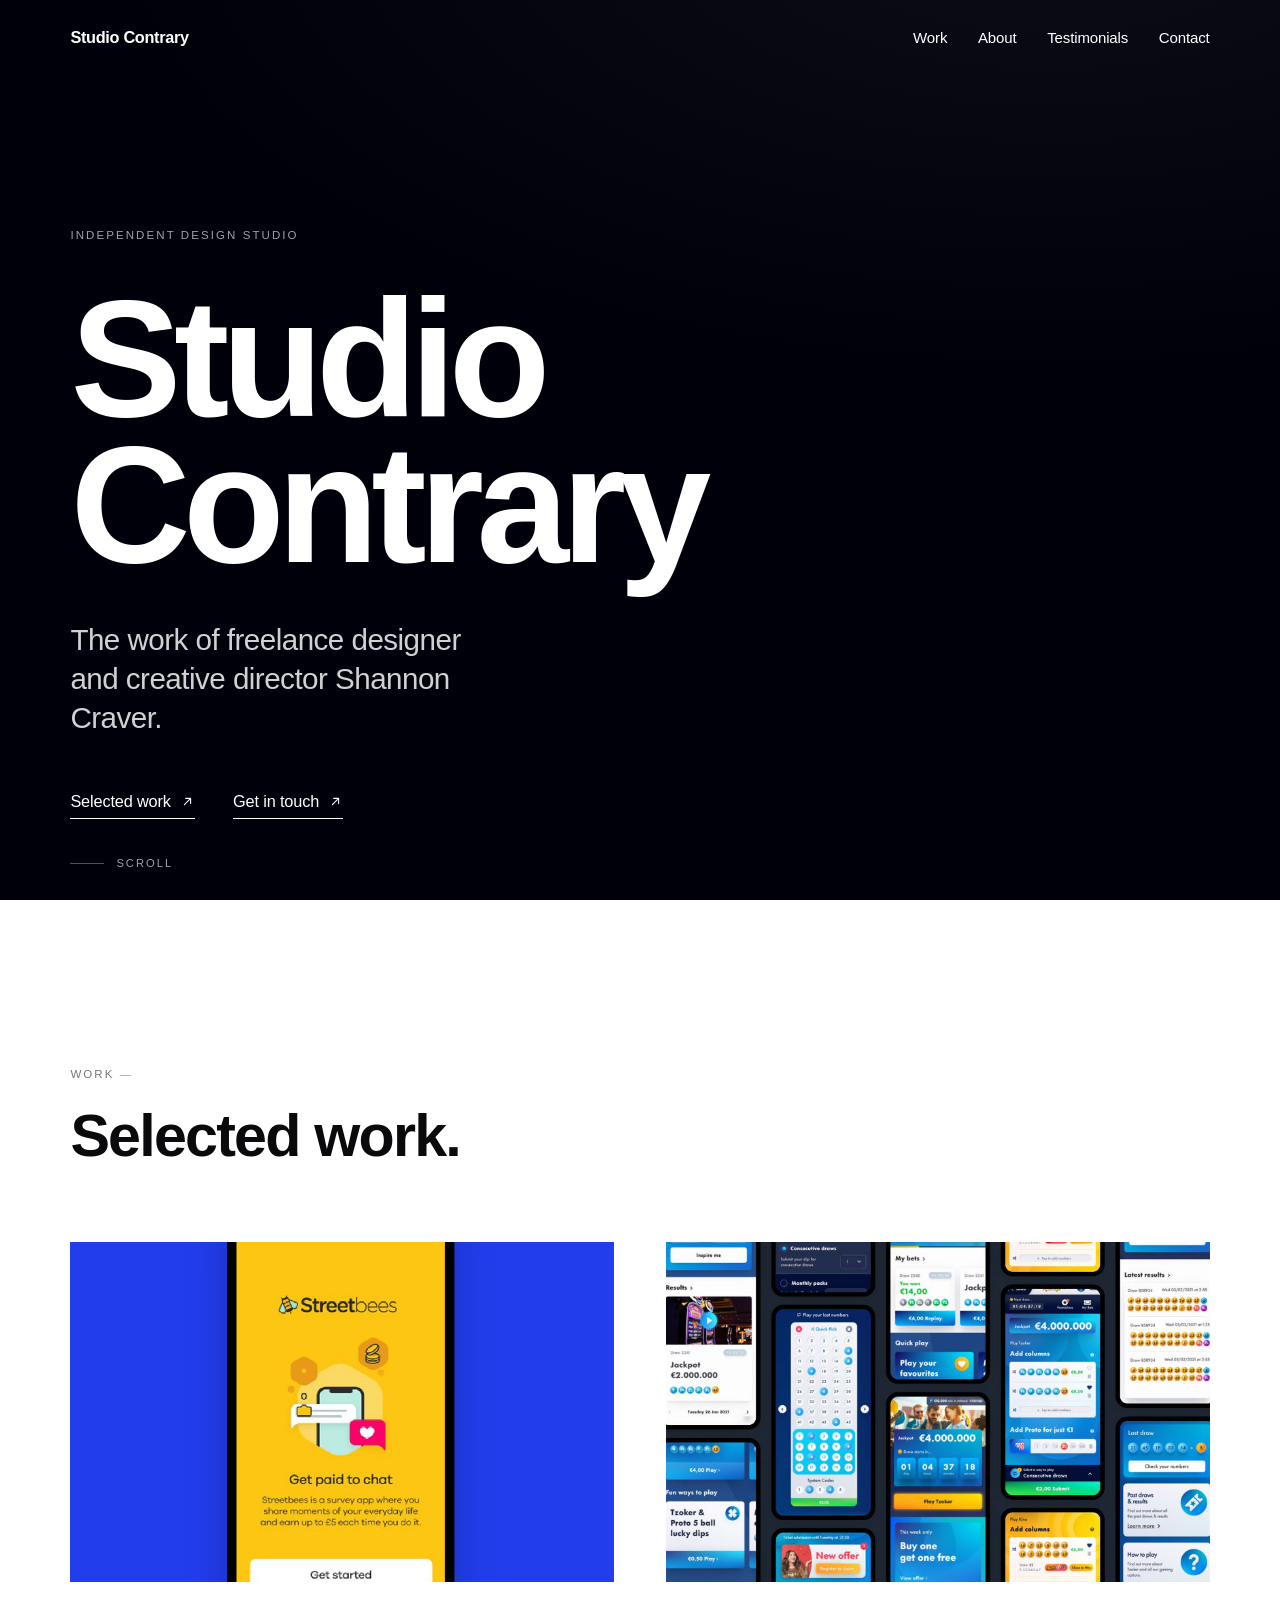
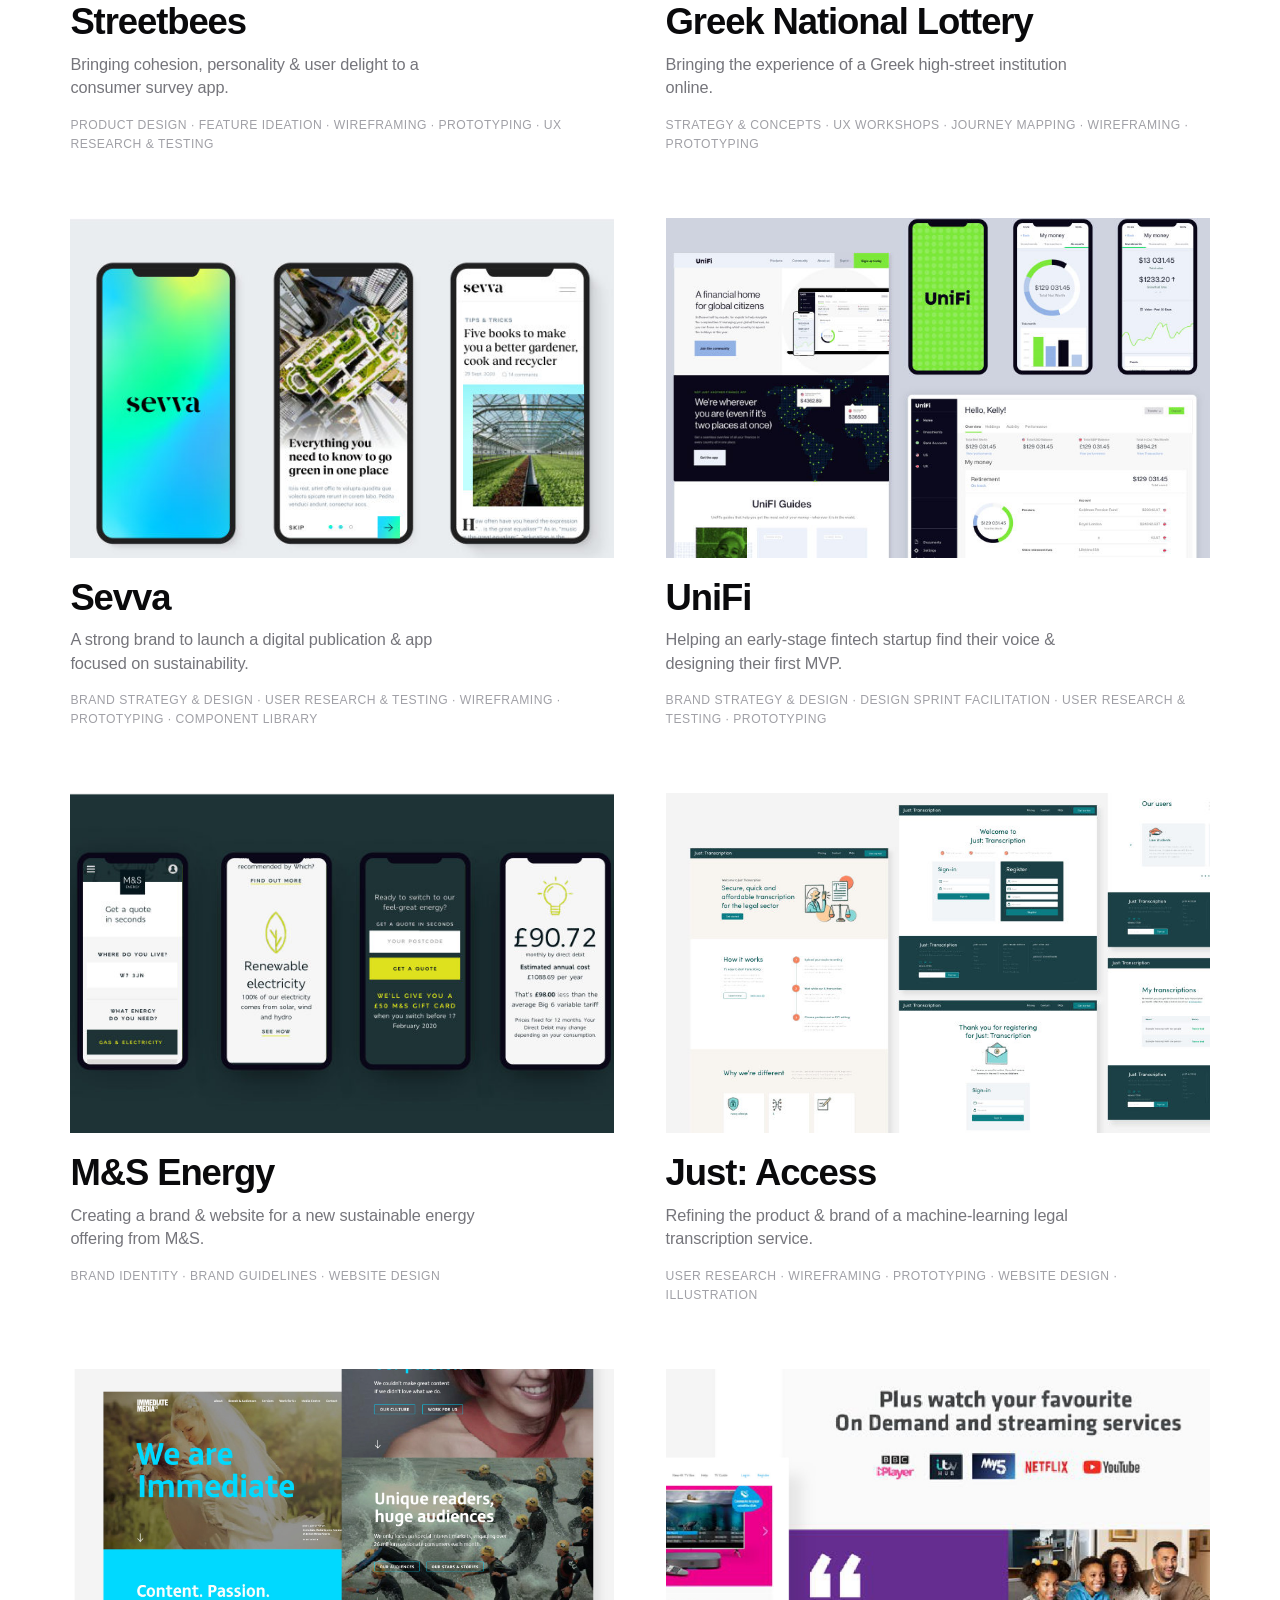
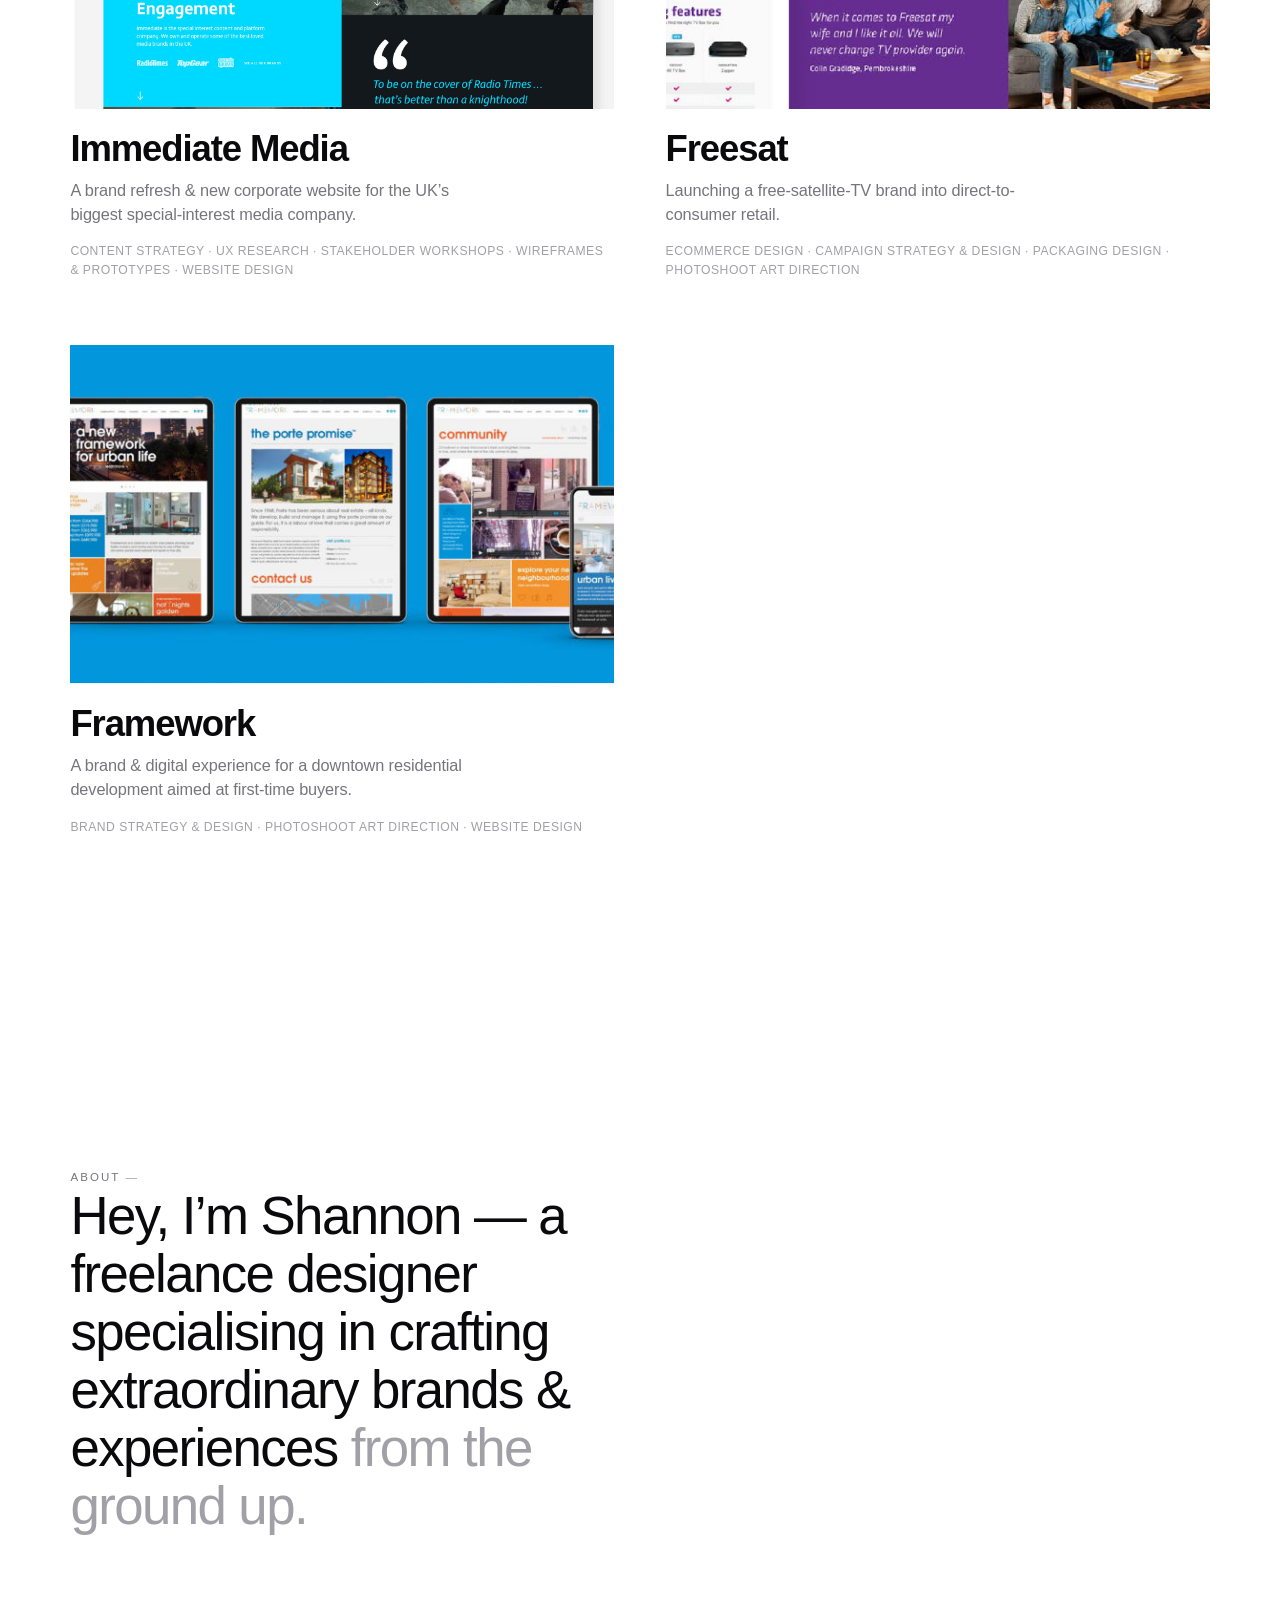
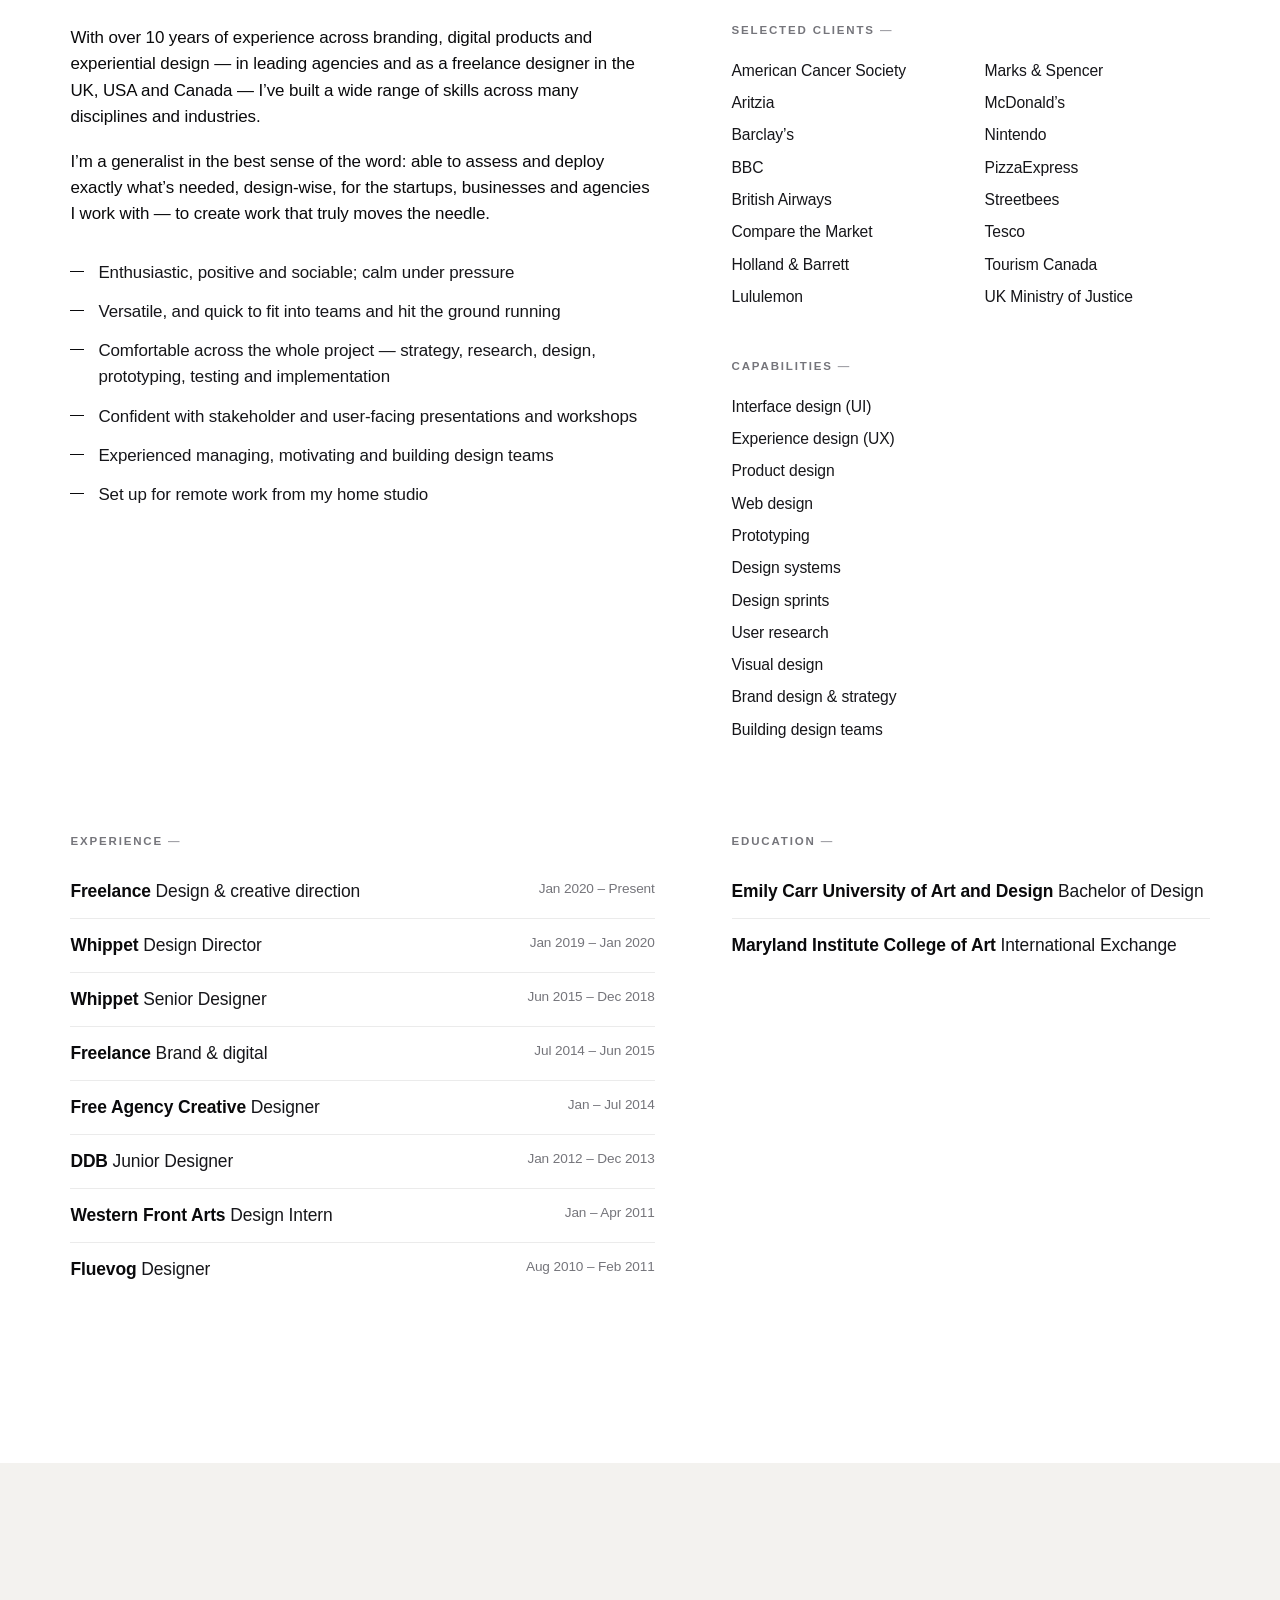
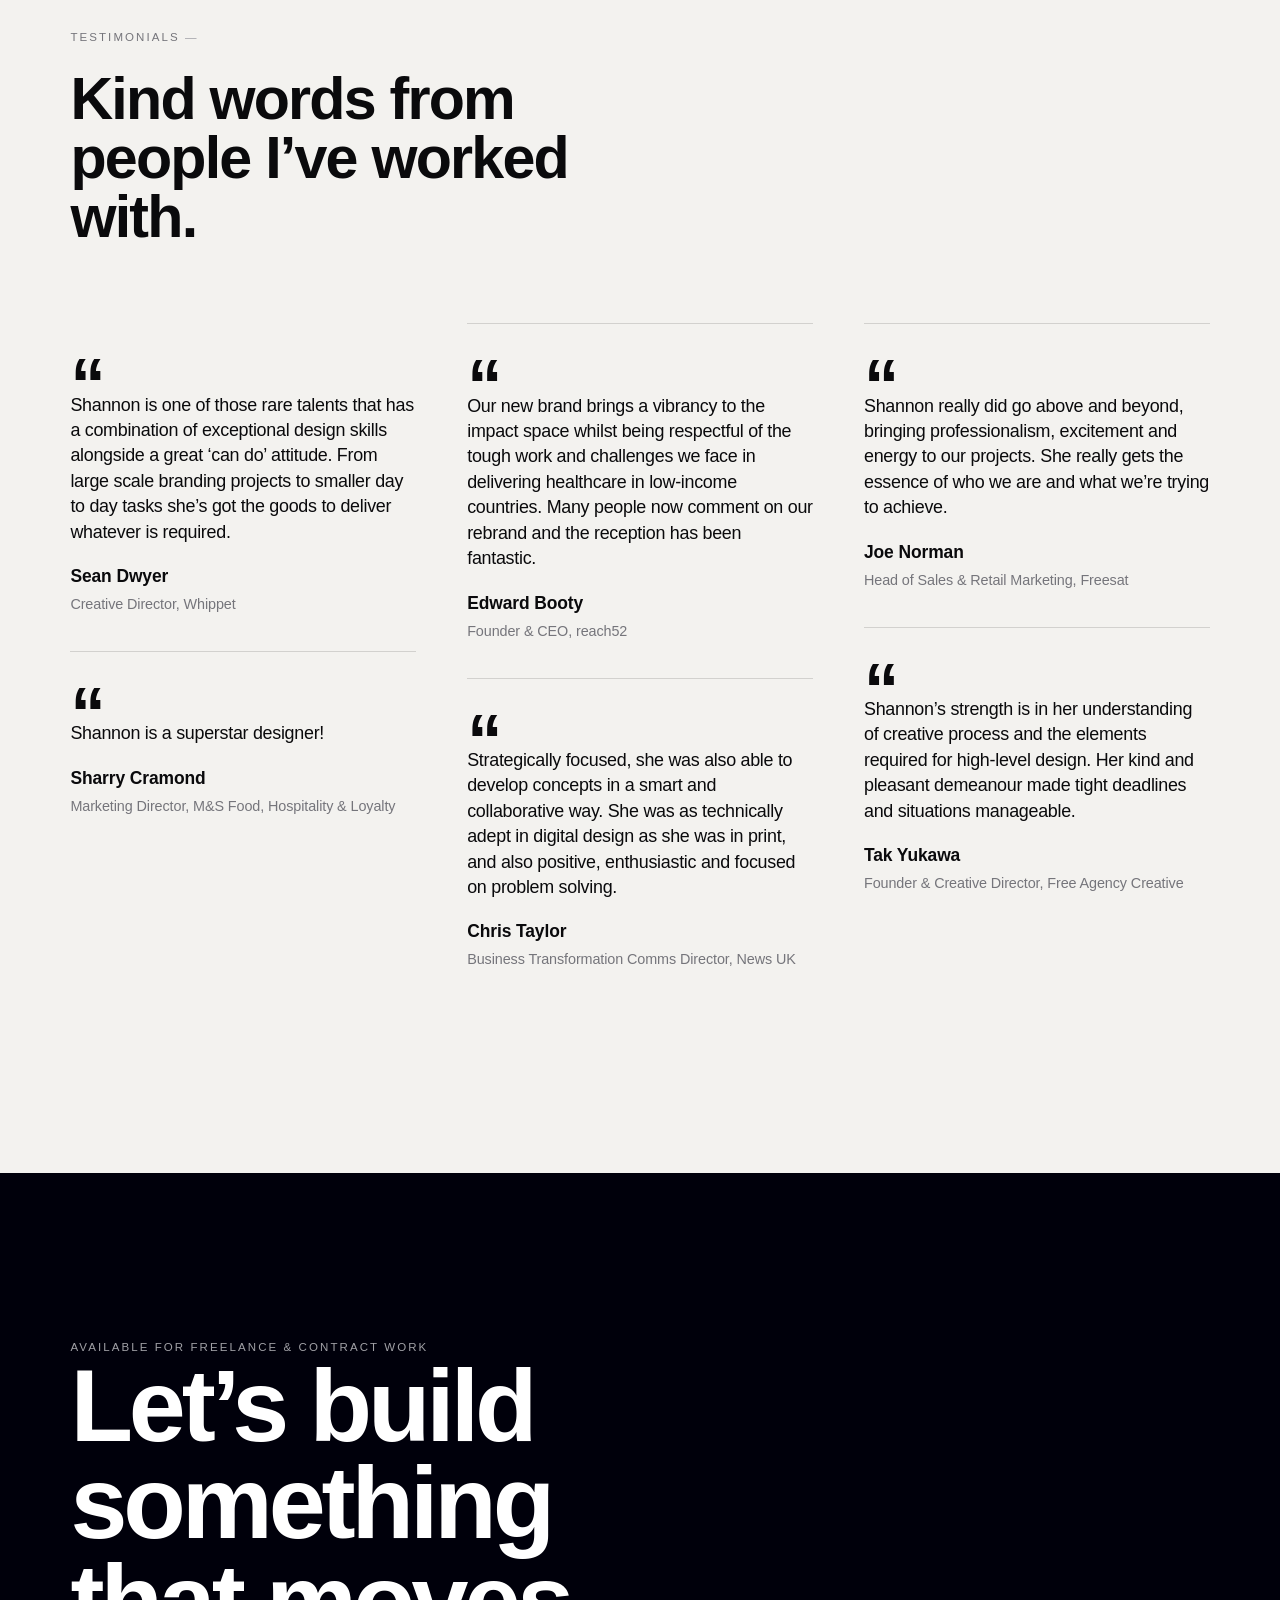
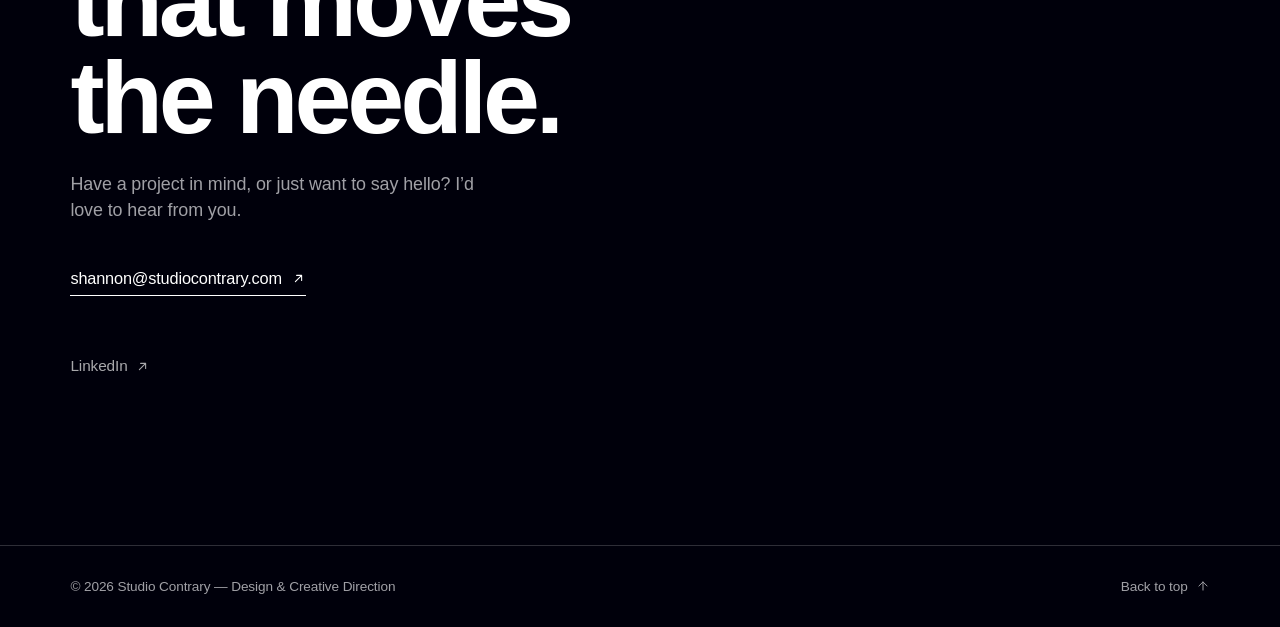
==== commit b6cba337: "Rebrand to Studio Contrary; add custom domain (www.studiocontrary.com) Co-Authored-By: Claude Opus 4" ====
--- a/index.html
+++ b/index.html
@@ -3,11 +3,11 @@
 <head>
 <meta charset="utf-8">
 <meta name="viewport" content="width=device-width, initial-scale=1">
-<title>Shannon Craver — UX / UI Designer &amp; Director</title>
-<meta name="description" content="Freelance UX/UI designer and creative director. 10+ years crafting brands, digital products and experiences for startups, businesses and agencies across the UK, USA and Canada.">
+<title>Studio Contrary — Shannon Craver, Design &amp; Creative Direction</title>
+<meta name="description" content="Studio Contrary is the studio of freelance designer and creative director Shannon Craver — 10+ years crafting brands, digital products and experiences for startups, businesses and agencies across the UK, USA and Canada.">
 <meta property="og:type" content="website">
-<meta property="og:title" content="Shannon Craver — UX / UI Designer &amp; Director">
-<meta property="og:description" content="Freelance UX/UI designer and creative director. 10+ years crafting brands, digital products and experiences for startups, businesses and agencies across the UK, USA and Canada.">
+<meta property="og:title" content="Studio Contrary — Shannon Craver, Design &amp; Creative Direction">
+<meta property="og:description" content="Studio Contrary is the studio of freelance designer and creative director Shannon Craver — 10+ years crafting brands, digital products and experiences for startups, businesses and agencies across the UK, USA and Canada.">
 <meta property="og:image" content="assets/spreads/full/p22.jpg">
 <meta name="twitter:card" content="summary_large_image">
 <link rel="icon" href="assets/favicon.svg" type="image/svg+xml">
@@ -16,7 +16,7 @@
 <body>
 <header class="site-header" id="top">
   <div class="wrap">
-    <a class="brand" href="#top">Shannon Craver</a>
+    <a class="brand" href="#top">Studio Contrary</a>
     <nav class="nav" aria-label="Primary">
       <a href="#work">Work</a>
       <a href="#about">About</a>
@@ -31,9 +31,9 @@
 <main>
 <section class="hero" data-hero>
   <div class="wrap">
-    <p class="eyebrow on-dark">Freelance UX / UI Design & Direction</p>
-    <h1>Shannon<br>Craver</h1>
-    <p class="lede">Crafting extraordinary brands & experiences from the ground up.</p>
+    <p class="eyebrow on-dark">Independent design studio</p>
+    <h1>Studio<br>Contrary</h1>
+    <p class="lede">The work of freelance designer and creative director Shannon Craver.</p>
     <div class="cta-row">
       <a class="link-arrow" href="#work">Selected work <svg class="arrow" width="15" height="15" viewBox="0 0 24 24" fill="none" stroke="currentColor" stroke-width="1.7" stroke-linecap="round" stroke-linejoin="round"><path d="M7 17L17 7M9 7h8v8"/></svg></a>
       <a class="link-arrow" href="#contact">Get in touch <svg class="arrow" width="15" height="15" viewBox="0 0 24 24" fill="none" stroke="currentColor" stroke-width="1.7" stroke-linecap="round" stroke-linejoin="round"><path d="M7 17L17 7M9 7h8v8"/></svg></a>
@@ -212,7 +212,7 @@
 </section>
 <footer class="site-footer">
   <div class="wrap">
-    <span>© <span data-year>2023</span> Shannon Craver — Freelance UX / UI Design & Direction</span>
+    <span>© <span data-year>2023</span> Studio Contrary — Design & Creative Direction</span>
     <a class="to-top" href="#top">Back to top
       <svg class="arrow" width="14" height="14" viewBox="0 0 24 24" fill="none" stroke="currentColor" stroke-width="1.7" stroke-linecap="round" stroke-linejoin="round"><path d="M12 19V5M5 12l7-7 7 7"/></svg>
     </a>
